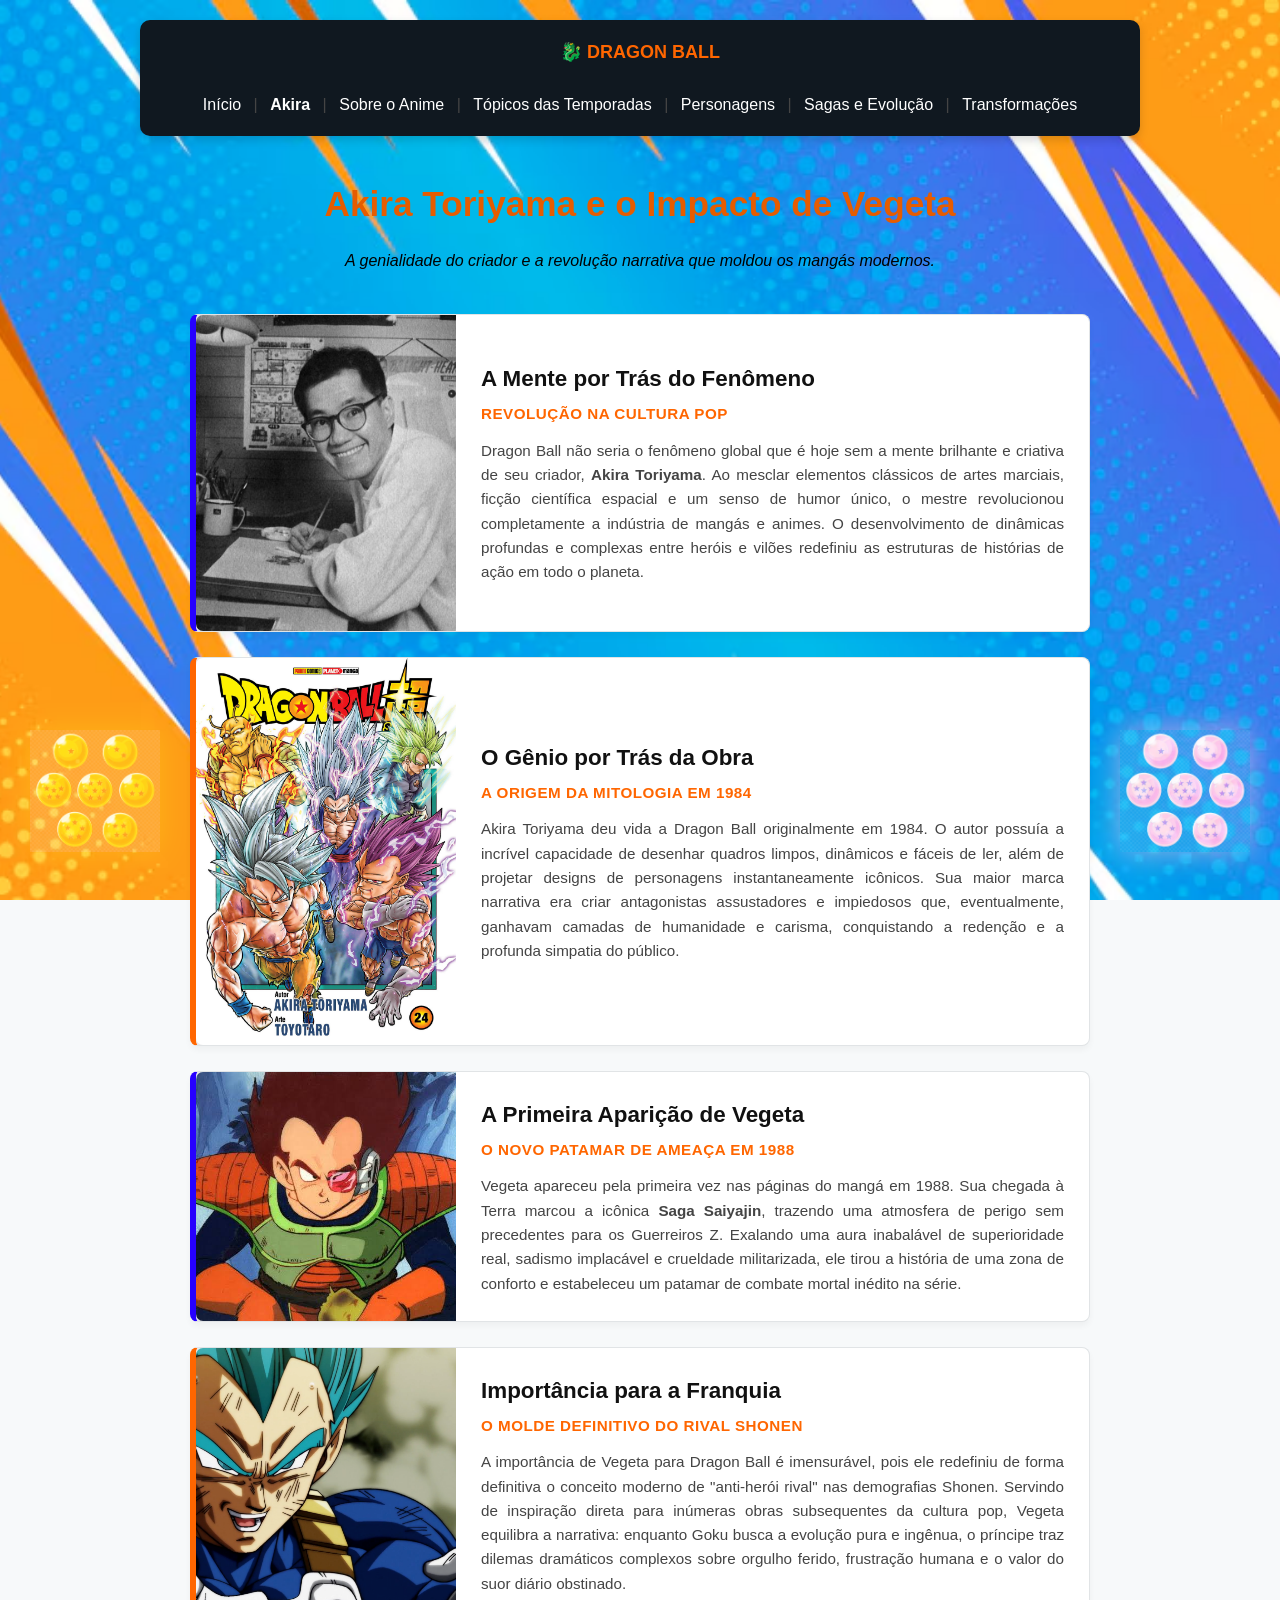
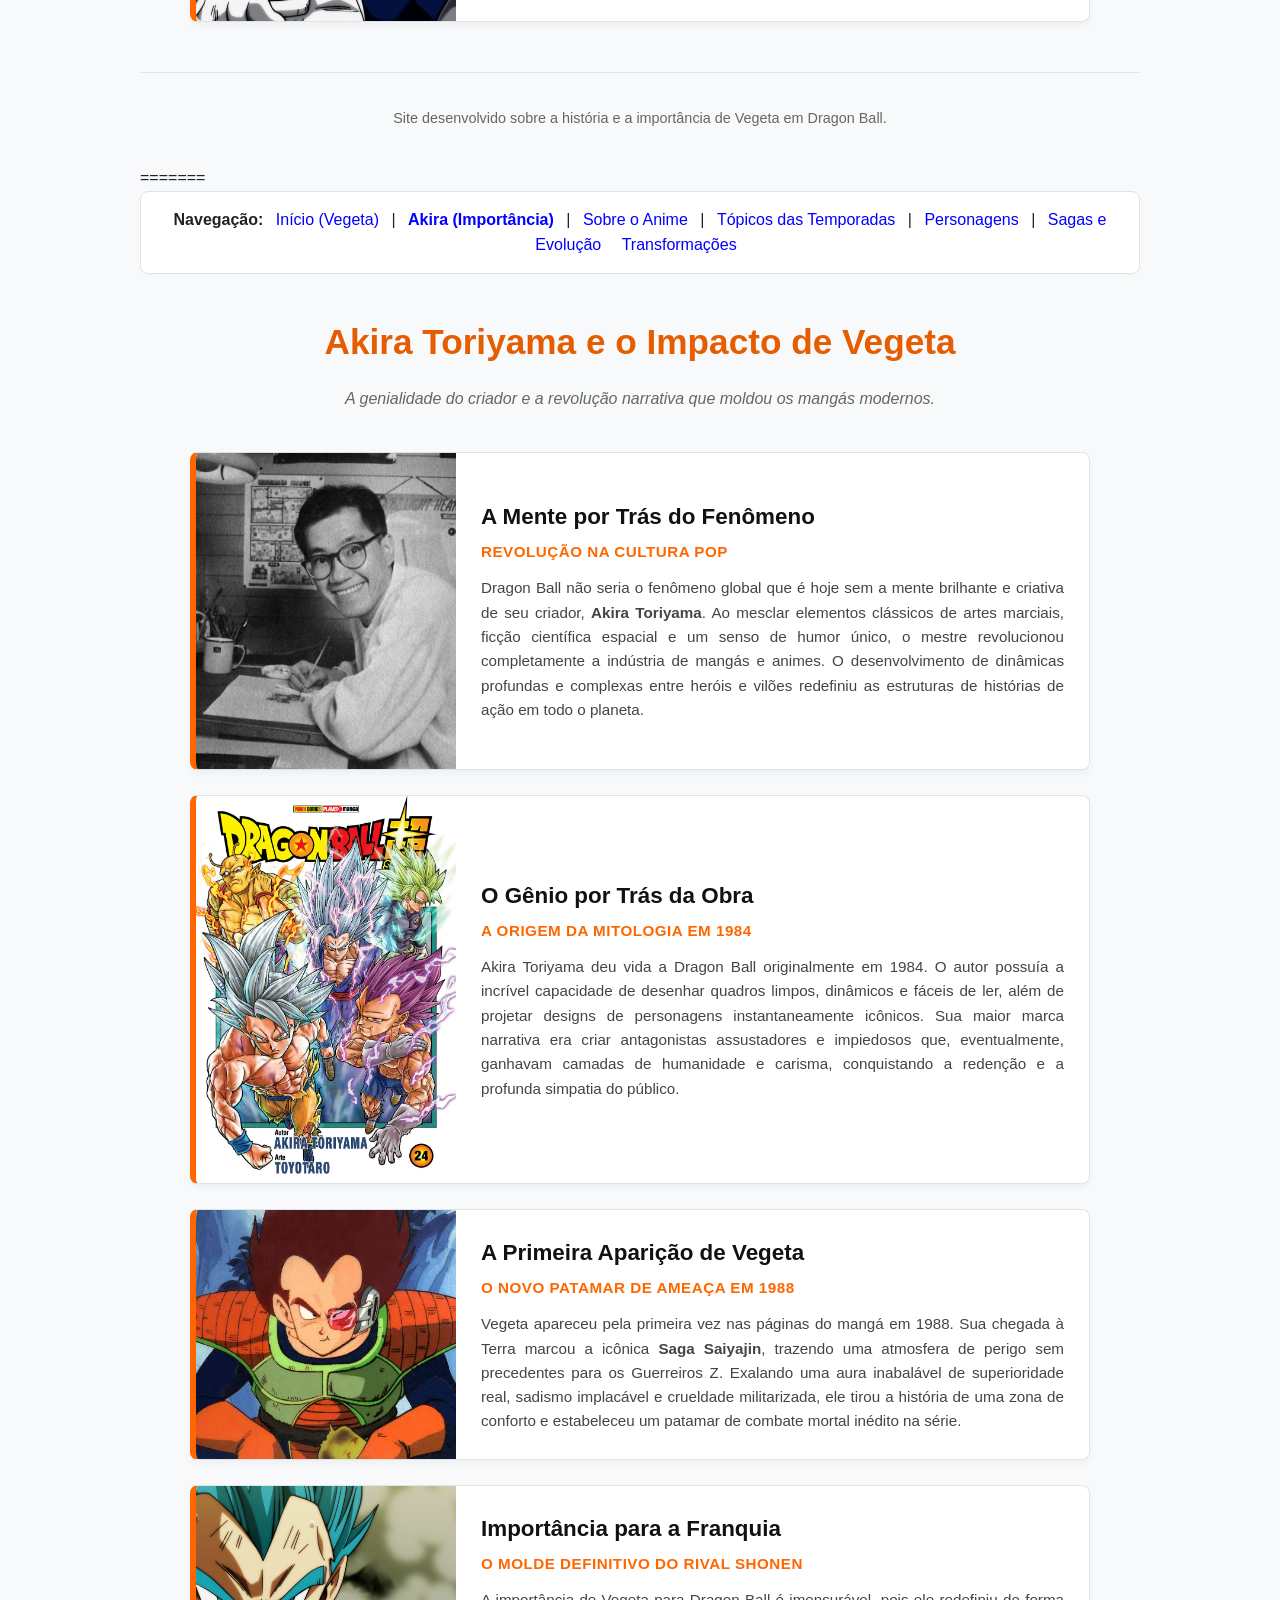
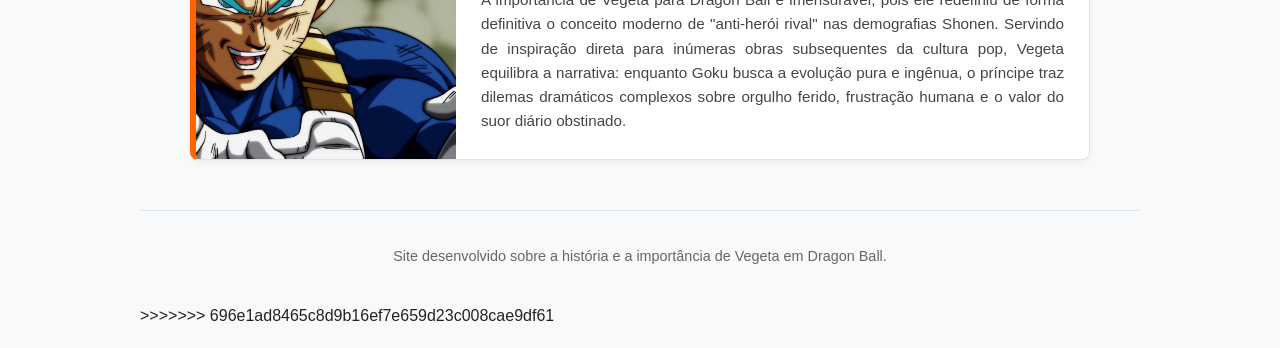
==== akira.html @ 7c9c4411 "feat: padronizacao dos cards, auras no hover e elementos flutuantes" ====
<!DOCTYPE html>
<html lang="pt-br">
<head>
    <meta charset="UTF-8">
    <meta name="viewport" content="width=device-width, initial-scale=1.0">
    <title>Akira Toriyama e o Legado de Vegeta</title>

    <link rel="stylesheet" href="estilo.css">

    <div class="esferas-flutuantes esferas-esquerda">
        <img src="./imagens/esferas.jpg" alt="Esferas do Dragão Esquerda" style="width: 100%; height: auto;">
    </div>
    
    <!-- ESFERAS FLUTUANDO NO LADO DIREITO -->
    <div class="esferas-flutuantes esferas-direita">
        <img src="./imagens/esferas.jpg" alt="Esferas do Dragão Direita" style="width: 100%; height: auto;">
    </div>
    
</head>
<body>

    <!-- MENU DE NAVEGAÇÃO  -->
    <nav style="text-align: center; margin-bottom: 40px; padding: 18px; background-color: #101820; border-radius: 10px; box-shadow: 0 4px 10px rgba(0,0,0,0.15);">

        <b style="color: #ff6600; font-size: 18px;">
            🐉 DRAGON BALL
        </b>
    
        <br><br>
    
        <a href="index.html" style="margin: 0 8px; text-decoration: none; color: white;">
            Início
        </a>
    
        <span style="color: #444;">|</span>
    
        <a href="akira.html" style="margin: 0 8px; text-decoration: none; color: white; font-weight: bold;">
            Akira
        </a>
    
        <span style="color: #444;">|</span>
    
        <a href="pages/Sobre_o_anime.html" style="margin: 0 8px; text-decoration: none; color: white;">
            Sobre o Anime
        </a>
    
        <span style="color: #444;">|</span>
    
        <a href="topicos.html" style="margin: 0 8px; text-decoration: none; color: white;">
            Tópicos das Temporadas
        </a>
    
        <span style="color: #444;">|</span>
    
        <a href="personagens.html" style="margin: 0 8px; text-decoration: none; color: white;">
            Personagens
        </a>
    
        <span style="color: #444;">|</span>
    
        <a href="temporadas.html" style="margin: 0 8px; text-decoration: none; color: white;">
            Sagas e Evolução
        </a>
    
        <span style="color: #444;">|</span>
    
        <a href="transformacoes.html" style="margin: 0 8px; text-decoration: none; color: white;">
            Transformações
        </a>
    
    </nav>
    

    <h1 style="text-align: center; color: #e65c00; font-size: 2.2em; margin-bottom: 5px;">Akira Toriyama e o Impacto de Vegeta</h1>
    <p style="text-align: center; font-style: italic; margin-bottom: 40px; color: #000;">A genialidade do criador e a revolução narrativa que moldou os mangás modernos.</p>

    <!-- CONTAINER DOS CARDS ROBUSTOS -->
    <div class="parallax">
    <div style="max-width: 900px; margin: 0 auto;">

        <!-- VISÃO GERAL -->
        <div style="display: flex; align-items: stretch; background-color: white; border: 1px solid #e1e4e6; border-left: 6px solid #2600ff; border-radius: 8px; margin-bottom: 25px; overflow: hidden; box-shadow: 0 4px 6px rgba(0,0,0,0.04);">
            <div style="width: 260px; min-height: 220px; background-color: #eaeaea; flex-shrink: 0;">
                <img src="./imagens/akira.webp" class="img-card">
            </div>
            <div style="padding: 25px; display: flex; flex-direction: column; justify-content: center;">
                <h3 style="margin: 0 0 5px 0; color: #111; font-size: 1.4em;">A Mente por Trás do Fenômeno</h3>
                <p style="margin: 0; color: #ff6600; font-weight: bold; font-size: 0.95em; text-transform: uppercase; letter-spacing: 0.5px;">Revolução na Cultura Pop</p>
                <p style="margin: 12px 0 0 0; color: #444; font-size: 0.95em; text-align: justify;">
                    Dragon Ball não seria o fenômeno global que é hoje sem a mente brilhante e criativa de seu criador, <strong>Akira Toriyama</strong>. Ao mesclar elementos clássicos de artes marciais, ficção científica espacial e um senso de humor único, o mestre revolucionou completamente a indústria de mangás e animes. O desenvolvimento de dinâmicas profundas e complexas entre heróis e vilões redefiniu as estruturas de histórias de ação em todo o planeta.
                </p>
            </div>
        </div>

        <!-- O GÊNIO POR TRÁS DA OBRA -->
        <div style="display: flex; align-items: stretch; background-color: white; border: 1px solid #e1e4e6; border-left: 6px solid #ff6600; border-radius: 8px; margin-bottom: 25px; overflow: hidden; box-shadow: 0 4px 6px rgba(0,0,0,0.04);">
            <div style="width: 260px; min-height: 220px; background-color: #eaeaea; flex-shrink: 0;">
                <img src="./imagens/dragon_ball.png" class="img-card">
            </div>
            <div style="padding: 25px; display: flex; flex-direction: column; justify-content: center;">
                <h3 style="margin: 0 0 5px 0; color: #111; font-size: 1.4em;">O Gênio por Trás da Obra</h3>
                <p style="margin: 0; color: #ff6600; font-weight: bold; font-size: 0.95em; text-transform: uppercase; letter-spacing: 0.5px;">A Origem da Mitologia em 1984</p>
                <p style="margin: 12px 0 0 0; color: #444; font-size: 0.95em; text-align: justify;">
                    Akira Toriyama deu vida a Dragon Ball originalmente em 1984. O autor possuía a incrível capacidade de desenhar quadros limpos, dinâmicos e fáceis de ler, além de projetar designs de personagens instantaneamente icônicos. Sua maior marca narrativa era criar antagonistas assustadores e impiedosos que, eventualmente, ganhavam camadas de humanidade e carisma, conquistando a redenção e a profunda simpatia do público.
                </p>
            </div>
        </div>

        <!-- A PRIMEIRA APARIÇÃO -->
        <div style="display: flex; align-items: stretch; background-color: white; border: 1px solid #e1e4e6; border-left: 6px solid #2600ff; border-radius: 8px; margin-bottom: 25px; overflow: hidden; box-shadow: 0 4px 6px rgba(0,0,0,0.04);">
            <div style="width: 260px; min-height: 220px; background-color: #eaeaea; flex-shrink: 0;">
                <img src="./imagens/primeira apari.jpg" class="img-card">
            </div>
            <div style="padding: 25px; display: flex; flex-direction: column; justify-content: center;">
                <h3 style="margin: 0 0 5px 0; color: #111; font-size: 1.4em;">A Primeira Aparição de Vegeta</h3>
                <p style="margin: 0; color: #ff6600; font-weight: bold; font-size: 0.95em; text-transform: uppercase; letter-spacing: 0.5px;">O Novo Patamar de Ameaça em 1988</p>
                <p style="margin: 12px 0 0 0; color: #444; font-size: 0.95em; text-align: justify;">
                    Vegeta apareceu pela primeira vez nas páginas do mangá em 1988. Sua chegada à Terra marcou a icônica <strong>Saga Saiyajin</strong>, trazendo uma atmosfera de perigo sem precedentes para os Guerreiros Z. Exalando uma aura inabalável de superioridade real, sadismo implacável e crueldade militarizada, ele tirou a história de uma zona de conforto e estabeleceu um patamar de combate mortal inédito na série.
                </p>
            </div>
        </div>

        <!-- A IMPORTÂNCIA DO PERSONAGEM -->
        <div style="display: flex; align-items: stretch; background-color: white; border: 1px solid #e1e4e6; border-left: 6px solid #ff6600; border-radius: 8px; margin-bottom: 0; overflow: hidden; box-shadow: 0 4px 6px rgba(0,0,0,0.04);">
            <div style="width: 260px; min-height: 220px; background-color: #eaeaea; flex-shrink: 0;">
                <img src="./imagens/importancia vgt.png" class="img-card">
            </div>
            <div style="padding: 25px; display: flex; flex-direction: column; justify-content: center;">
                <h3 style="margin: 0 0 5px 0; color: #111; font-size: 1.4em;">Importância para a Franquia</h3>
                <p style="margin: 0; color: #ff6600; font-weight: bold; font-size: 0.95em; text-transform: uppercase; letter-spacing: 0.5px;">O Molde Definitivo do Rival Shonen</p>
                <p style="margin: 12px 0 0 0; color: #444; font-size: 0.95em; text-align: justify;">
                    A importância de Vegeta para Dragon Ball é imensurável, pois ele redefiniu de forma definitiva o conceito moderno de "anti-herói rival" nas demografias Shonen. Servindo de inspiração direta para inúmeras obras subsequentes da cultura pop, Vegeta equilibra a narrativa: enquanto Goku busca a evolução pura e ingênua, o príncipe traz dilemas dramáticos complexos sobre orgulho ferido, frustração humana e o valor do suor diário obstinado.
                </p>
            </div>
        </div>

    </div>
    </div>

    <footer style="text-align: center; margin-top: 50px; padding: 20px; border-top: 1px solid #e1e4e6; color: #666; font-size: 0.9em;">
        <p>Site desenvolvido sobre a história e a importância de Vegeta em Dragon Ball.</p>
    </footer>

</body>
</html>


=======
<!DOCTYPE html>
<html lang="pt-br">
<head>
    <meta charset="UTF-8">
    <meta name="viewport" content="width=device-width, initial-scale=1.0">
    <title>Akira Toriyama e o Legado de Vegeta</title>
</head>
<body style="font-family: Arial, sans-serif; max-width: 1000px; margin: 0 auto; padding: 20px; line-height: 1.6; background-color: #f7f9fa; color: #222;">

    <!-- MENU DE NAVEGAÇÃO  -->
    <nav style="text-align: center; margin-bottom: 40px; padding: 15px; background-color: #ffffff; border: 1px solid #e1e4e6; border-radius: 8px; box-shadow: 0 2px 4px rgba(0,0,0,0.02);">
        <b>Navegação:</b>
        <a href="index.html" style="margin: 0 8px; text-decoration: none; color: blue;">Início (Vegeta)</a> |
        <a href="akira.html" style="margin: 0 8px; text-decoration: none; color: blue; font-weight: bold;">Akira (Importância)</a> |
        <a href="pages/Sobre_o_anime.html" style="margin: 0 8px; text-decoration: none; color: blue;">Sobre o Anime</a> |
        <a href="topicos.html" style="margin: 0 8px; text-decoration: none; color: blue;">Tópicos das Temporadas</a> |
        <a href="personagens.html" style="margin: 0 8px; text-decoration: none; color: blue;">Personagens</a> |
        <a href="temporadas.html" style="margin: 0 8px; text-decoration: none; color: blue;">Sagas e Evolução</a>
        <a href="transformacoes.html" style="margin: 0 8px; text-decoration: none; color: blue;">Transformações</a>
    </nav>

    <h1 style="text-align: center; color: #e65c00; font-size: 2.2em; margin-bottom: 5px;">Akira Toriyama e o Impacto de Vegeta</h1>
    <p style="text-align: center; font-style: italic; margin-bottom: 40px; color: #666;">A genialidade do criador e a revolução narrativa que moldou os mangás modernos.</p>

    <!-- CONTAINER DOS CARDS ROBUSTOS -->
    <div style="max-width: 900px; margin: 0 auto;">

        <!-- VISÃO GERAL -->
        <div style="display: flex; align-items: stretch; background-color: white; border: 1px solid #e1e4e6; border-left: 6px solid #ff6600; border-radius: 8px; margin-bottom: 25px; overflow: hidden; box-shadow: 0 4px 6px rgba(0,0,0,0.04);">
            <div style="width: 260px; min-height: 220px; background-color: #eaeaea; flex-shrink: 0;">
                <img src="./imagens/akira.webp" alt="Mestre Akira Toriyama" style="width: 100%; height: 100%; object-fit: cover;">
            </div>
            <div style="padding: 25px; display: flex; flex-direction: column; justify-content: center;">
                <h3 style="margin: 0 0 5px 0; color: #111; font-size: 1.4em;">A Mente por Trás do Fenômeno</h3>
                <p style="margin: 0; color: #ff6600; font-weight: bold; font-size: 0.95em; text-transform: uppercase; letter-spacing: 0.5px;">Revolução na Cultura Pop</p>
                <p style="margin: 12px 0 0 0; color: #444; font-size: 0.95em; text-align: justify;">
                    Dragon Ball não seria o fenômeno global que é hoje sem a mente brilhante e criativa de seu criador, <strong>Akira Toriyama</strong>. Ao mesclar elementos clássicos de artes marciais, ficção científica espacial e um senso de humor único, o mestre revolucionou completamente a indústria de mangás e animes. O desenvolvimento de dinâmicas profundas e complexas entre heróis e vilões redefiniu as estruturas de histórias de ação em todo o planeta.
                </p>
            </div>
        </div>

        <!-- O GÊNIO POR TRÁS DA OBRA -->
        <div style="display: flex; align-items: stretch; background-color: white; border: 1px solid #e1e4e6; border-left: 6px solid #ff6600; border-radius: 8px; margin-bottom: 25px; overflow: hidden; box-shadow: 0 4px 6px rgba(0,0,0,0.04);">
            <div style="width: 260px; min-height: 220px; background-color: #eaeaea; flex-shrink: 0;">
                <img src="./imagens/dragon_ball.png" alt="Desenho Dragon Ball" style="width: 100%; height: 100%; object-fit: cover;">
            </div>
            <div style="padding: 25px; display: flex; flex-direction: column; justify-content: center;">
                <h3 style="margin: 0 0 5px 0; color: #111; font-size: 1.4em;">O Gênio por Trás da Obra</h3>
                <p style="margin: 0; color: #ff6600; font-weight: bold; font-size: 0.95em; text-transform: uppercase; letter-spacing: 0.5px;">A Origem da Mitologia em 1984</p>
                <p style="margin: 12px 0 0 0; color: #444; font-size: 0.95em; text-align: justify;">
                    Akira Toriyama deu vida a Dragon Ball originalmente em 1984. O autor possuía a incrível capacidade de desenhar quadros limpos, dinâmicos e fáceis de ler, além de projetar designs de personagens instantaneamente icônicos. Sua maior marca narrativa era criar antagonistas assustadores e impiedosos que, eventualmente, ganhavam camadas de humanidade e carisma, conquistando a redenção e a profunda simpatia do público.
                </p>
            </div>
        </div>

        <!-- A PRIMEIRA APARIÇÃO -->
        <div style="display: flex; align-items: stretch; background-color: white; border: 1px solid #e1e4e6; border-left: 6px solid #ff6600; border-radius: 8px; margin-bottom: 25px; overflow: hidden; box-shadow: 0 4px 6px rgba(0,0,0,0.04);">
            <div style="width: 260px; min-height: 220px; background-color: #eaeaea; flex-shrink: 0;">
                <img src="./imagens/primeira apari.jpg" alt="Primeira Aparição" style="width: 100%; height: 100%; object-fit: cover;">
            </div>
            <div style="padding: 25px; display: flex; flex-direction: column; justify-content: center;">
                <h3 style="margin: 0 0 5px 0; color: #111; font-size: 1.4em;">A Primeira Aparição de Vegeta</h3>
                <p style="margin: 0; color: #ff6600; font-weight: bold; font-size: 0.95em; text-transform: uppercase; letter-spacing: 0.5px;">O Novo Patamar de Ameaça em 1988</p>
                <p style="margin: 12px 0 0 0; color: #444; font-size: 0.95em; text-align: justify;">
                    Vegeta apareceu pela primeira vez nas páginas do mangá em 1988. Sua chegada à Terra marcou a icônica <strong>Saga Saiyajin</strong>, trazendo uma atmosfera de perigo sem precedentes para os Guerreiros Z. Exalando uma aura inabalável de superioridade real, sadismo implacável e crueldade militarizada, ele tirou a história de uma zona de conforto e estabeleceu um patamar de combate mortal inédito na série.
                </p>
            </div>
        </div>

        <!-- A IMPORTÂNCIA DO PERSONAGEM -->
        <div style="display: flex; align-items: stretch; background-color: white; border: 1px solid #e1e4e6; border-left: 6px solid #ff6600; border-radius: 8px; margin-bottom: 0; overflow: hidden; box-shadow: 0 4px 6px rgba(0,0,0,0.04);">
            <div style="width: 260px; min-height: 220px; background-color: #eaeaea; flex-shrink: 0;">
                <img src="./imagens/importancia vgt.png" alt="Vegeta Legado" style="width: 100%; height: 100%; object-fit: cover;">
            </div>
            <div style="padding: 25px; display: flex; flex-direction: column; justify-content: center;">
                <h3 style="margin: 0 0 5px 0; color: #111; font-size: 1.4em;">Importância para a Franquia</h3>
                <p style="margin: 0; color: #ff6600; font-weight: bold; font-size: 0.95em; text-transform: uppercase; letter-spacing: 0.5px;">O Molde Definitivo do Rival Shonen</p>
                <p style="margin: 12px 0 0 0; color: #444; font-size: 0.95em; text-align: justify;">
                    A importância de Vegeta para Dragon Ball é imensurável, pois ele redefiniu de forma definitiva o conceito moderno de "anti-herói rival" nas demografias Shonen. Servindo de inspiração direta para inúmeras obras subsequentes da cultura pop, Vegeta equilibra a narrativa: enquanto Goku busca a evolução pura e ingênua, o príncipe traz dilemas dramáticos complexos sobre orgulho ferido, frustração humana e o valor do suor diário obstinado.
                </p>
            </div>
        </div>

    </div>

    <footer style="text-align: center; margin-top: 50px; padding: 20px; border-top: 1px solid #e1e4e6; color: #666; font-size: 0.9em;">
        <p>Site desenvolvido sobre a história e a importância de Vegeta em Dragon Ball.</p>
    </footer>

</body>
</html>


>>>>>>> 696e1ad8465c8d9b16ef7e659d23c008cae9df61
---- estilo.css ----
/* ==========================================
   1. CONFIGURAÇÃO DO DESIGN GLOBAL COM PARALLAX
   ========================================== */
   body {
    /* Força a imagem a cobrir a tela e ficar FIXA enquanto o site rola */
    background-image: url("imagens/fundoparallax.avif"); 
    background-attachment: fixed !important;
    background-position: center center !important;
    background-repeat: no-repeat !important;
    background-size: cover !important;
    
    font-family: Arial, sans-serif;
    max-width: 1000px;
    margin: 0 auto;
    padding: 20px;
    line-height: 1.6;
    color: #222;
  }
  
  /* Correção do menu de navegação (hover destacado) */
  nav a {
    transition: color 0.2s ease-in-out;
  }
  nav a:hover {
    color: #0044cc !important; 
    text-decoration: underline !important; 
  }
  
  /* ==========================================
     2. PADRONIZAÇÃO DOS CARDS DE CONTEÚDO (FORMATO VERTICAL)
     ========================================== */
  
  /* Formato de 'Card de Personagem' (Alto e Elegante) */
  .container-img-card {
    width: 180px !important;  
    height: 260px !important; 
    flex-shrink: 0;           
    background-color: #222;   /* Fundo escuro caso a imagem demore a carregar */
    overflow: hidden;         
    position: relative;       /* Necessário para conter o raio em zigue-zague */
  }
  
  /* Preenchimento perfeito e efeito profissional de zoom */
  .img-card {
    width: 100% !important;   
    height: 100% !important;  
    object-fit: cover;        /* Preenche tudo sem deixar bordas ou faixas cinzas */
    border-top-left-radius: 7px;
    border-bottom-left-radius: 7px;
    transition: transform 0.4s cubic-bezier(0.25, 1, 0.5, 1);
  }
  
  /* Efeito dinâmico ao passar o mouse no card */
  .container-img-card:hover .img-card {
    transform: scale(1.06); 
  }
  
  /* Garante o enquadramento perfeito focando no rosto/cabelo do Vegeta */
  .foco-topo {
    object-position: center top !important;
  }
  .foco-base {
    object-position: center bottom !important;
  }
  
  /* ==========================================
     3. ANIMAÇÕES DE AURA COM TRANSPARÊNCIA E ESTALOS
     ========================================== */
  
  /* Deixa o fundo dos cards levemente translúcido para o parallax aparecer atrás deles */
  .aura-ssj, .aura-blue, .aura-ego, .aura-vermelha {
    background-color: rgba(255, 255, 255, 0.94) !important;
    backdrop-filter: blur(5px); /* Efeito vidro fosco */
    transition: filter 0.2s ease-in-out;
  }
  
  /* ---------- 1. AURA DOURADA COM ESTALOS ELÉTRICOS (SSJ2 / GRAUS) ---------- */
  @keyframes auraDourada {
    0%, 100% { filter: drop-shadow(0 0 5px rgba(255, 215, 0, 0.5)); }
    20% { filter: drop-shadow(0 0 28px rgba(255, 215, 0, 1)) drop-shadow(0 0 8px rgba(255,255,255,0.9)); }
    23% { filter: drop-shadow(0 0 12px rgba(255, 140, 0, 0.6)); } /* Micro-estalo/queda rápida de Ki */
    25% { filter: drop-shadow(0 0 35px rgba(255, 215, 0, 1)) drop-shadow(0 0 40px rgba(255, 140, 0, 0.8)); }
    60% { filter: drop-shadow(0 0 30px rgba(255, 215, 0, 1)); }
    62% { filter: drop-shadow(0 0 6px rgba(255, 255, 255, 0.4)); } /* Outro estalo elétrico */
  }
  .aura-ssj { border-left: 6px solid #ffd700 !important; }
  .aura-ssj:hover { animation: auraDourada 1.2s infinite linear; }
  .aura-ssj:hover .container-img-card, .aura-ssj:hover h3 { animation: auraDourada 1.2s infinite linear; }
  
  /* ---------- 2. AURA AZUL COM ESTALOS ELÉTRICOS (BLUE / GOD) ---------- */
  @keyframes auraAzul {
    0%, 100% { filter: drop-shadow(0 0 5px rgba(0, 191, 255, 0.5)); }
    20% { filter: drop-shadow(0 0 28px rgba(0, 162, 255, 1)) drop-shadow(0 0 8px rgba(255,255,255,0.9)); }
    23% { filter: drop-shadow(0 0 12px rgba(0, 0, 255, 0.6)); } 
    25% { filter: drop-shadow(0 0 35px rgba(0, 191, 255, 1)) drop-shadow(0 0 40px rgba(0, 0, 255, 0.7)); }
    60% { filter: drop-shadow(0 0 30px rgba(0, 162, 255, 1)); }
    62% { filter: drop-shadow(0 0 6px rgba(255, 255, 255, 0.5)); } 
  }
  .aura-blue { border-left: 6px solid #00a2ff !important; }
  .aura-blue:hover { animation: auraAzul 1.2s infinite linear; }
  .aura-blue:hover .container-img-card, .aura-blue:hover h3 { animation: auraAzul 1.2s infinite linear; }
  
  /* ---------- 3. AURA ROXA COM ESTALOS ELÉTRICOS (EGO SUPERIOR) ---------- */
  @keyframes auraRoxa {
    0%, 100% { filter: drop-shadow(0 0 5px rgba(186, 85, 211, 0.5)); }
    20% { filter: drop-shadow(0 0 28px rgba(140, 0, 255, 1)) drop-shadow(0 0 8px rgba(255,255,255,0.9)); }
    23% { filter: drop-shadow(0 0 12px rgba(75, 0, 130, 0.6)); } 
    25% { filter: drop-shadow(0 0 35px rgba(140, 0, 255, 1)) drop-shadow(0 0 40px rgba(75, 0, 130, 0.8)); }
    60% { filter: drop-shadow(0 0 30px rgba(140, 0, 255, 1)); }
    62% { filter: drop-shadow(0 0 6px rgba(255, 255, 255, 0.4)); } 
  }
  .aura-ego { border-left: 6px solid #8c00ff !important; }
  .aura-ego:hover { animation: auraRoxa 1.2s infinite linear; }
  .aura-ego:hover .container-img-card, .aura-ego:hover h3 { animation: auraRoxa 1.2s infinite linear; }
  
  /* ---------- 4. AURA VERMELHA COM ESTALOS ELÉTRICOS (SSJ4 / OOZARU) ---------- */
  @keyframes auraVermelha {
    0%, 100% { filter: drop-shadow(0 0 5px rgba(255, 0, 0, 0.4)); }
    20% { filter: drop-shadow(0 0 28px rgba(255, 0, 0, 1)) drop-shadow(0 0 8px rgba(255,255,255,0.9)); }
    23% { filter: drop-shadow(0 0 12px rgba(139, 0, 0, 0.6)); } 
    25% { filter: drop-shadow(0 0 35px rgba(255, 0, 0, 1)) drop-shadow(0 0 40px rgba(139, 0, 0, 0.8)); }
    60% { filter: drop-shadow(0 0 30px rgba(255, 0, 0, 1)); }
    62% { filter: drop-shadow(0 0 6px rgba(255, 255, 255, 0.4)); } 
  }
  .aura-vermelha { border-left: 6px solid #ff0000 !important; }
  .aura-vermelha:hover { animation: auraVermelha 1.2s infinite linear; }
  .aura-vermelha:hover .container-img-card, .aura-vermelha:hover h3 { animation: auraVermelha 1.2s infinite linear; }
  
  /* ==========================================
     4. EFEITO DE RAIO EM ZIGUE-ZAGUE COM CSS PURO
     ========================================== */
  @keyframes choqueZigueZague {
    0%, 100% { transform: scaleX(1) translateX(0); opacity: 0; }
    20% { transform: scaleX(1.5) translateX(-20px) skewX(-10deg); opacity: 1; }
    23% { transform: scaleX(0.5) translateX(30px); opacity: 0.2; } /* Micro-estalo */
    25% { transform: scaleX(2) translateX(-10px) skewX(15deg); opacity: 1; } /* Pico de energia */
    60% { transform: scaleX(1.2) translateX(15px); opacity: 0.8; }
    62% { transform: scaleX(0.3) translateX(-5px); opacity: 0.1; } /* Segundo estalo */
  }
  
  .raio-eletrico-css {
    position: absolute;
    top: 0;
    left: 0;
    width: 100%;
    height: 100%;
    pointer-events: none;
    z-index: 10;
    /* O segredo do zigue-zague: o alto contraste junta as linhas borradas em faíscas */
    filter: blur(1px) contrast(20) brightness(1.5); 
    opacity: 0; /* Escondido por padrão */
    overflow: hidden;
  }
  
  .raio-eletrico-css::before {
    content: "";
    position: absolute;
    top: -20%;
    left: 35%;
    width: 8px;
    height: 140%;
    /* Cria o efeito quebrado e serrilhado elétrico */
    background: repeating-linear-gradient(
      45deg,
      transparent,
      transparent 10px,
      #ffffff 10px,
      #ffd700 15px,
      transparent 15px,
      transparent 25px
    );
    box-shadow: 0 0 10px #ffd700, 0 0 20px #ffaa00;
  }
  
  /* ATIVADOR UNIFICADO: Ativa o zigue-zague ao passar o mouse em QUALQUER card com aura */
  .aura-ssj:hover .raio-eletrico-css,
  .aura-blue:hover .raio-eletrico-css,
  .aura-ego:hover .raio-eletrico-css,
  .aura-vermelha:hover .raio-eletrico-css {
    opacity: 1;
    animation: choqueZigueZague 0.6s infinite linear;
  }
  /* ==========================================
   EFEITO DE ESFERAS DO DRAGÃO FLUTUANDO (AMBOS OS LADOS)
   ========================================== */

/* Animação suave de subida e descida */
@keyframes flutuarSuave {
  0% { transform: translateY(0); }
  50% { transform: translateY(-20px); } /* Sobe 20px no ápice */
  100% { transform: translateY(0); }
}

/* Configuração base para as esferas */
.esferas-flutuantes {
  position: fixed;
  bottom: 40px; /* Distância do fundo da página */
  width: 130px; /* Tamanho do bloco das esferas */
  height: auto;
  z-index: 1000; /* Fica acima do conteúdo */
  pointer-events: none; /* Permite clicar no conteúdo por trás */
  
  /* REMOVE O FUNDO PRETO XADREZ DA IMAGEM E DEIXA SÓ AS ESFERAS */
  mix-blend-mode: screen; 
  
  /* Sombra brilhante neon para dar destaque */
  filter: drop-shadow(0 0 15px rgba(255, 102, 0, 0.6)); 
}

/* Lado Esquerdo */
.esferas-esquerda {
  left: 30px;
  animation: flutuarSuave 3.5s infinite ease-in-out;
}

/* Lado Direito */
.esferas-direita {
  right: 30px;
  /* Tempo de 4 segundos para os dois lados flutuarem em ritmos diferentes (mais realista) */
  animation: flutuarSuave 4s infinite ease-in-out;
}
/* ==========================================
   ELEMENTOS FLUTUANTES CORRIGIDOS (SEM FUNDO)
   ========================================== */

/* Animação mística e suave de flutuar */
@keyframes flutuarSuave {
  0% { transform: translateY(0); }
  50% { transform: translateY(-20px); }
  100% { transform: translateY(0); }
}

/* DRAGÃO DA ESQUERDA (Fundo Branco Removido com Multiply) */
.lado-shenlong {
  position: fixed;
  bottom: 40px; 
  left: 20px;
  width: 130px; 
  height: auto;
  z-index: 1000;
  pointer-events: none; 
  
  /* CORREÇÃO AQUI: Apaga perfeitamente o quadrado branco da imagem */
  mix-blend-mode: multiply; 
  
  animation: flutuarSuave 4.5s infinite ease-in-out;
}

/* DRAGÃO DA DIREITA (Fundo Xadrez Falso Tratado) */
.lado-esferas {
  position: fixed;
  bottom: 40px; 
  right: 20px;
  width: 130px; 
  height: auto;
  z-index: 1000;
  pointer-events: none; 
  
  /* CORREÇÃO AQUI: Remove o xadrez claro e dá um brilho dourado neon */
  mix-blend-mode: color-dodge; 
  filter: drop-shadow(0 0 10px rgba(255, 166, 0, 0.8)) brightness(1.2);
  
  animation: flutuarSuave 3.5s infinite ease-in-out;
}
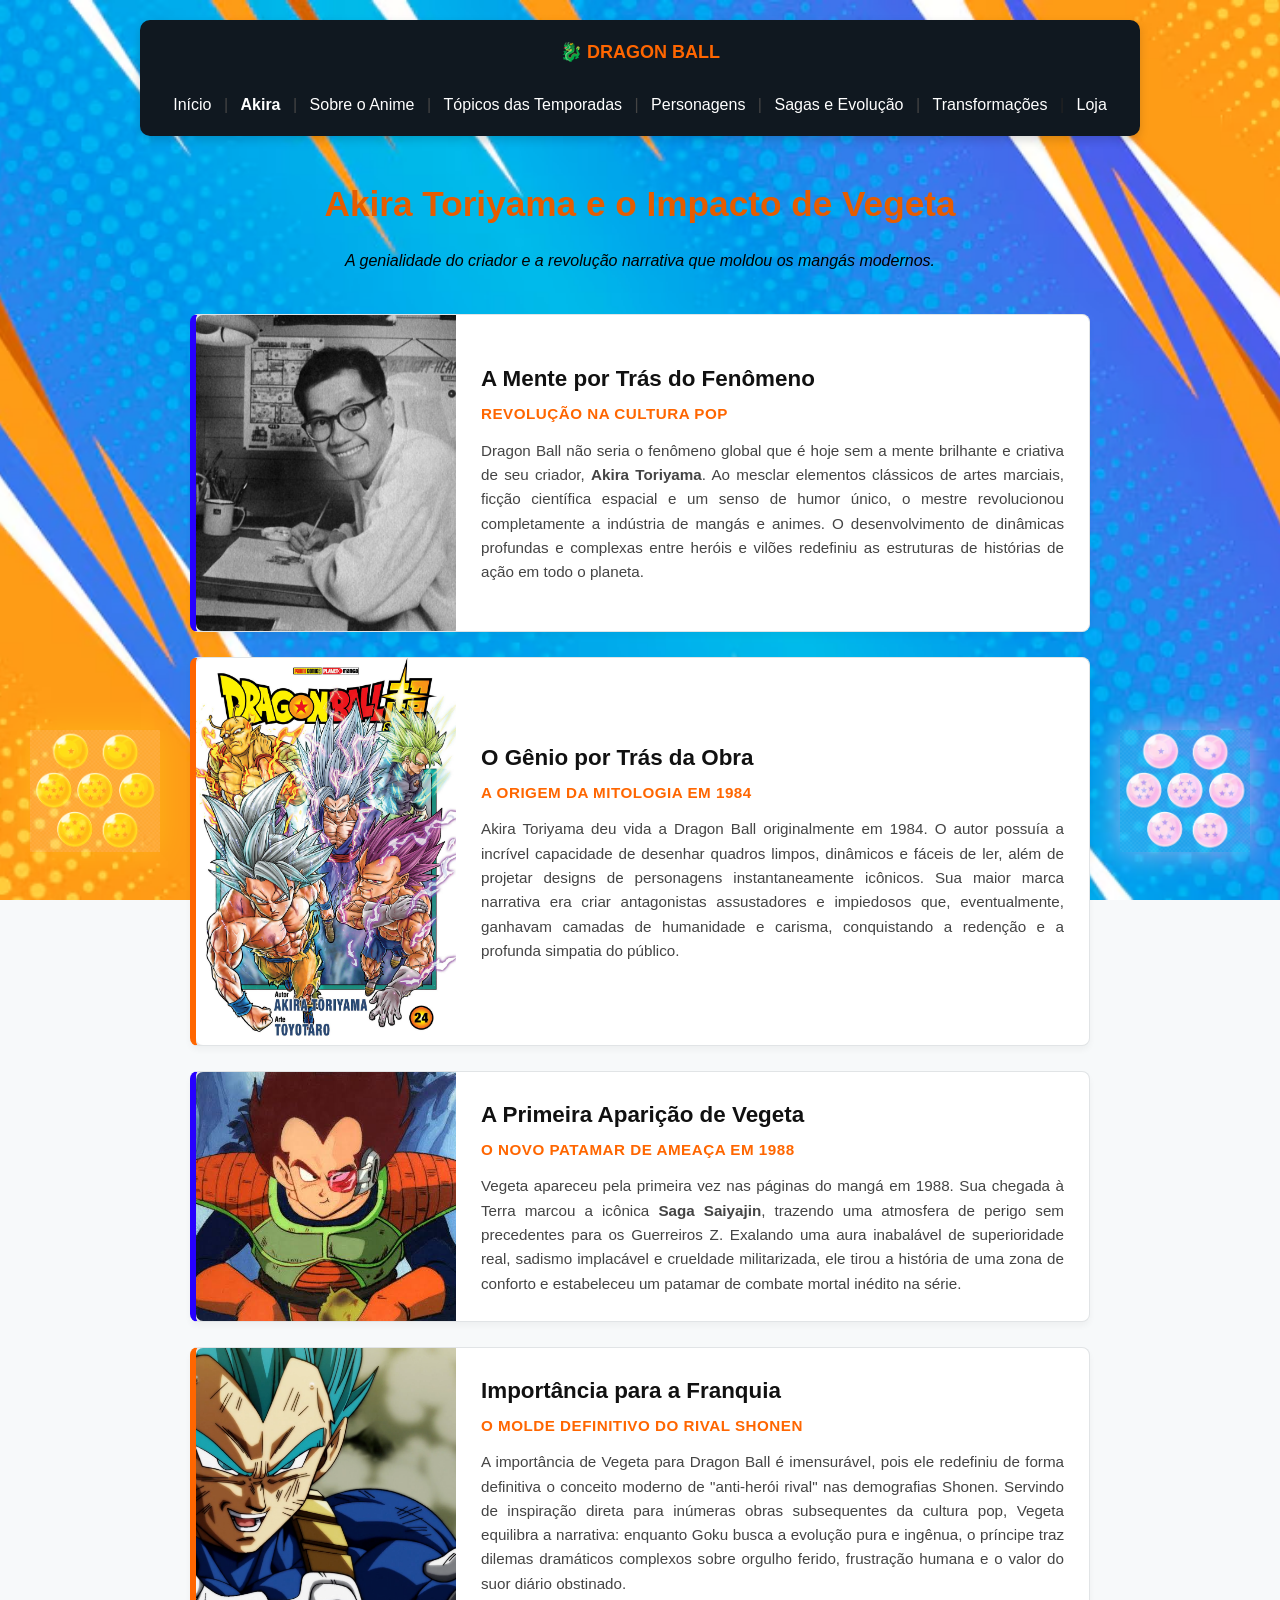
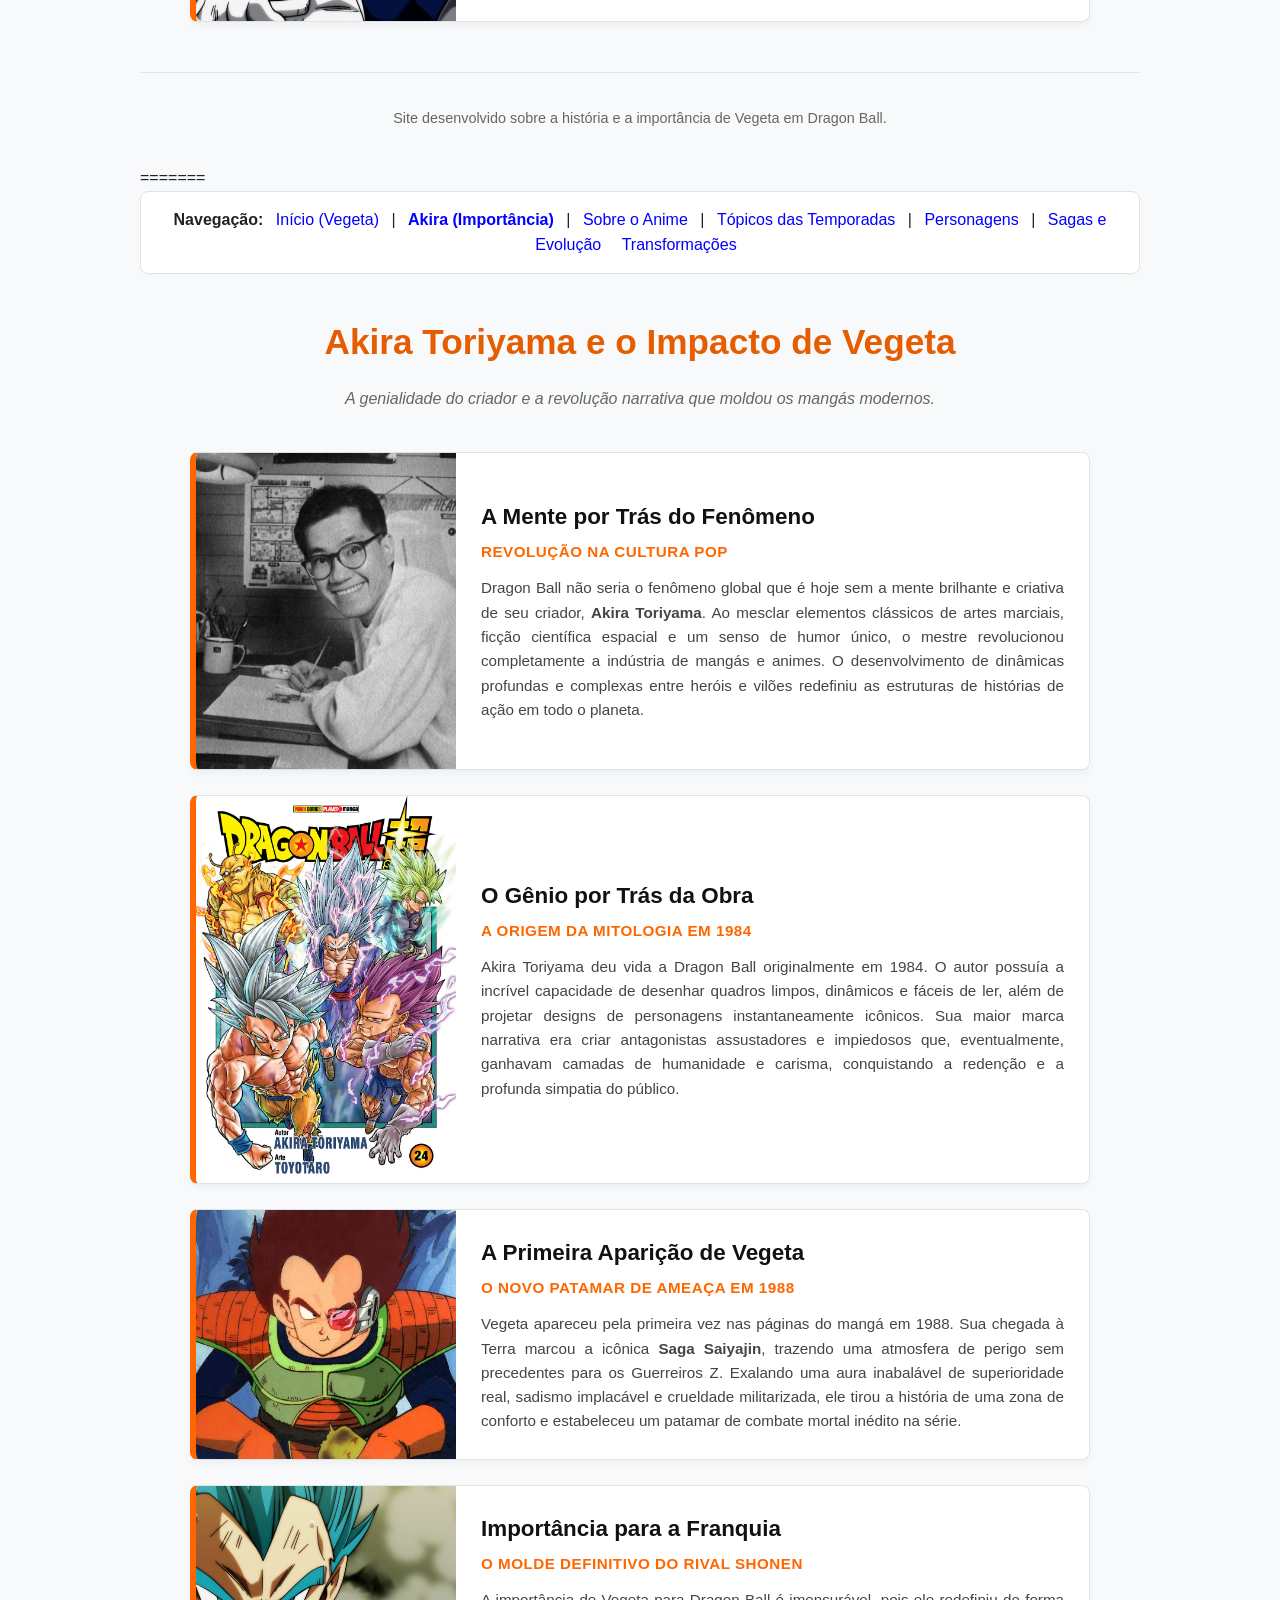
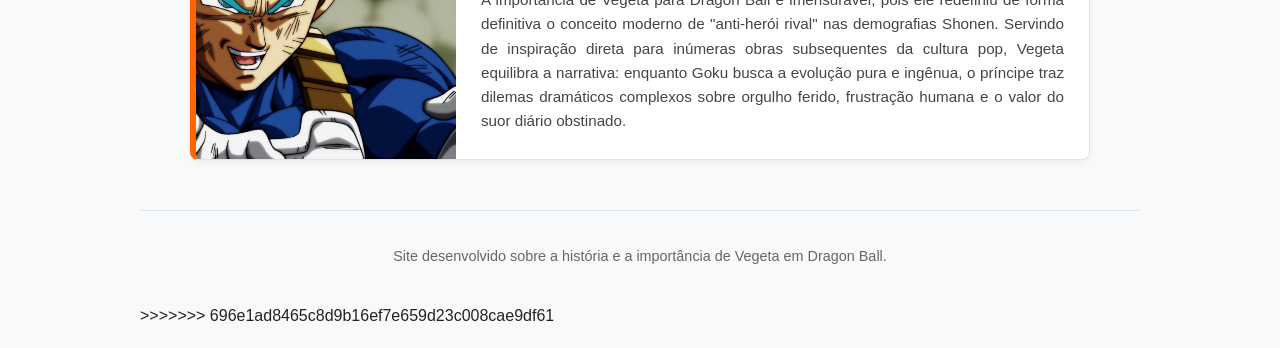
==== commit ef6783a8: "Inclui Loja no menu e corrige link Sobre o Anime" ====
--- a/akira.html
+++ b/akira.html
@@ -41,7 +41,7 @@
     
         <span style="color: #444;">|</span>
     
-        <a href="pages/Sobre_o_anime.html" style="margin: 0 8px; text-decoration: none; color: white;">
+        <a href="pages/sobre_o_anime.html" style="margin: 0 8px; text-decoration: none; color: white;">
             Sobre o Anime
         </a>
     
@@ -69,7 +69,11 @@
             Transformações
         </a>
     
-    </nav>
+    
+        |
+
+        <a href="loja.html" style="margin: 0 8px; text-decoration: none; color: white;">Loja</a>
+</nav>
     
 
     <h1 style="text-align: center; color: #e65c00; font-size: 2.2em; margin-bottom: 5px;">Akira Toriyama e o Impacto de Vegeta</h1>
@@ -161,7 +165,7 @@
         <b>Navegação:</b>
         <a href="index.html" style="margin: 0 8px; text-decoration: none; color: blue;">Início (Vegeta)</a> |
         <a href="akira.html" style="margin: 0 8px; text-decoration: none; color: blue; font-weight: bold;">Akira (Importância)</a> |
-        <a href="pages/Sobre_o_anime.html" style="margin: 0 8px; text-decoration: none; color: blue;">Sobre o Anime</a> |
+        <a href="pages/sobre_o_anime.html" style="margin: 0 8px; text-decoration: none; color: blue;">Sobre o Anime</a> |
         <a href="topicos.html" style="margin: 0 8px; text-decoration: none; color: blue;">Tópicos das Temporadas</a> |
         <a href="personagens.html" style="margin: 0 8px; text-decoration: none; color: blue;">Personagens</a> |
         <a href="temporadas.html" style="margin: 0 8px; text-decoration: none; color: blue;">Sagas e Evolução</a>
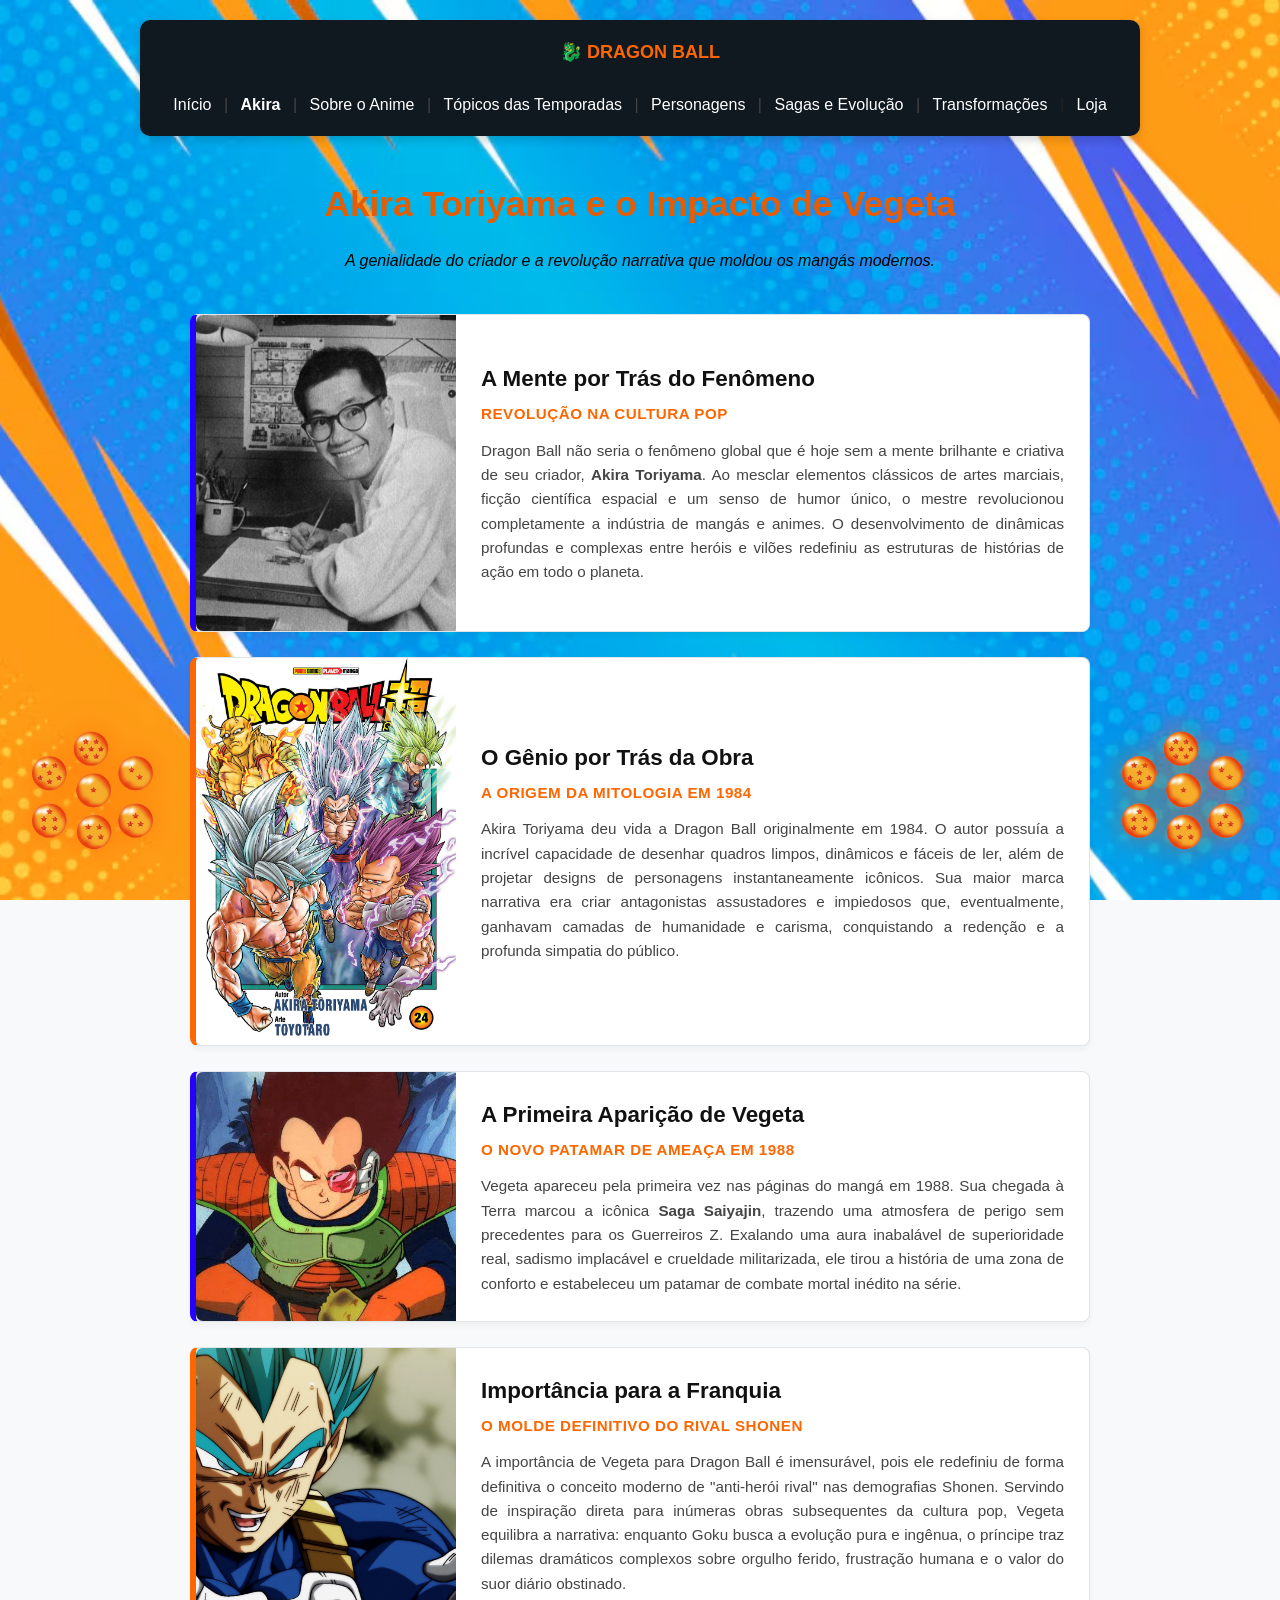
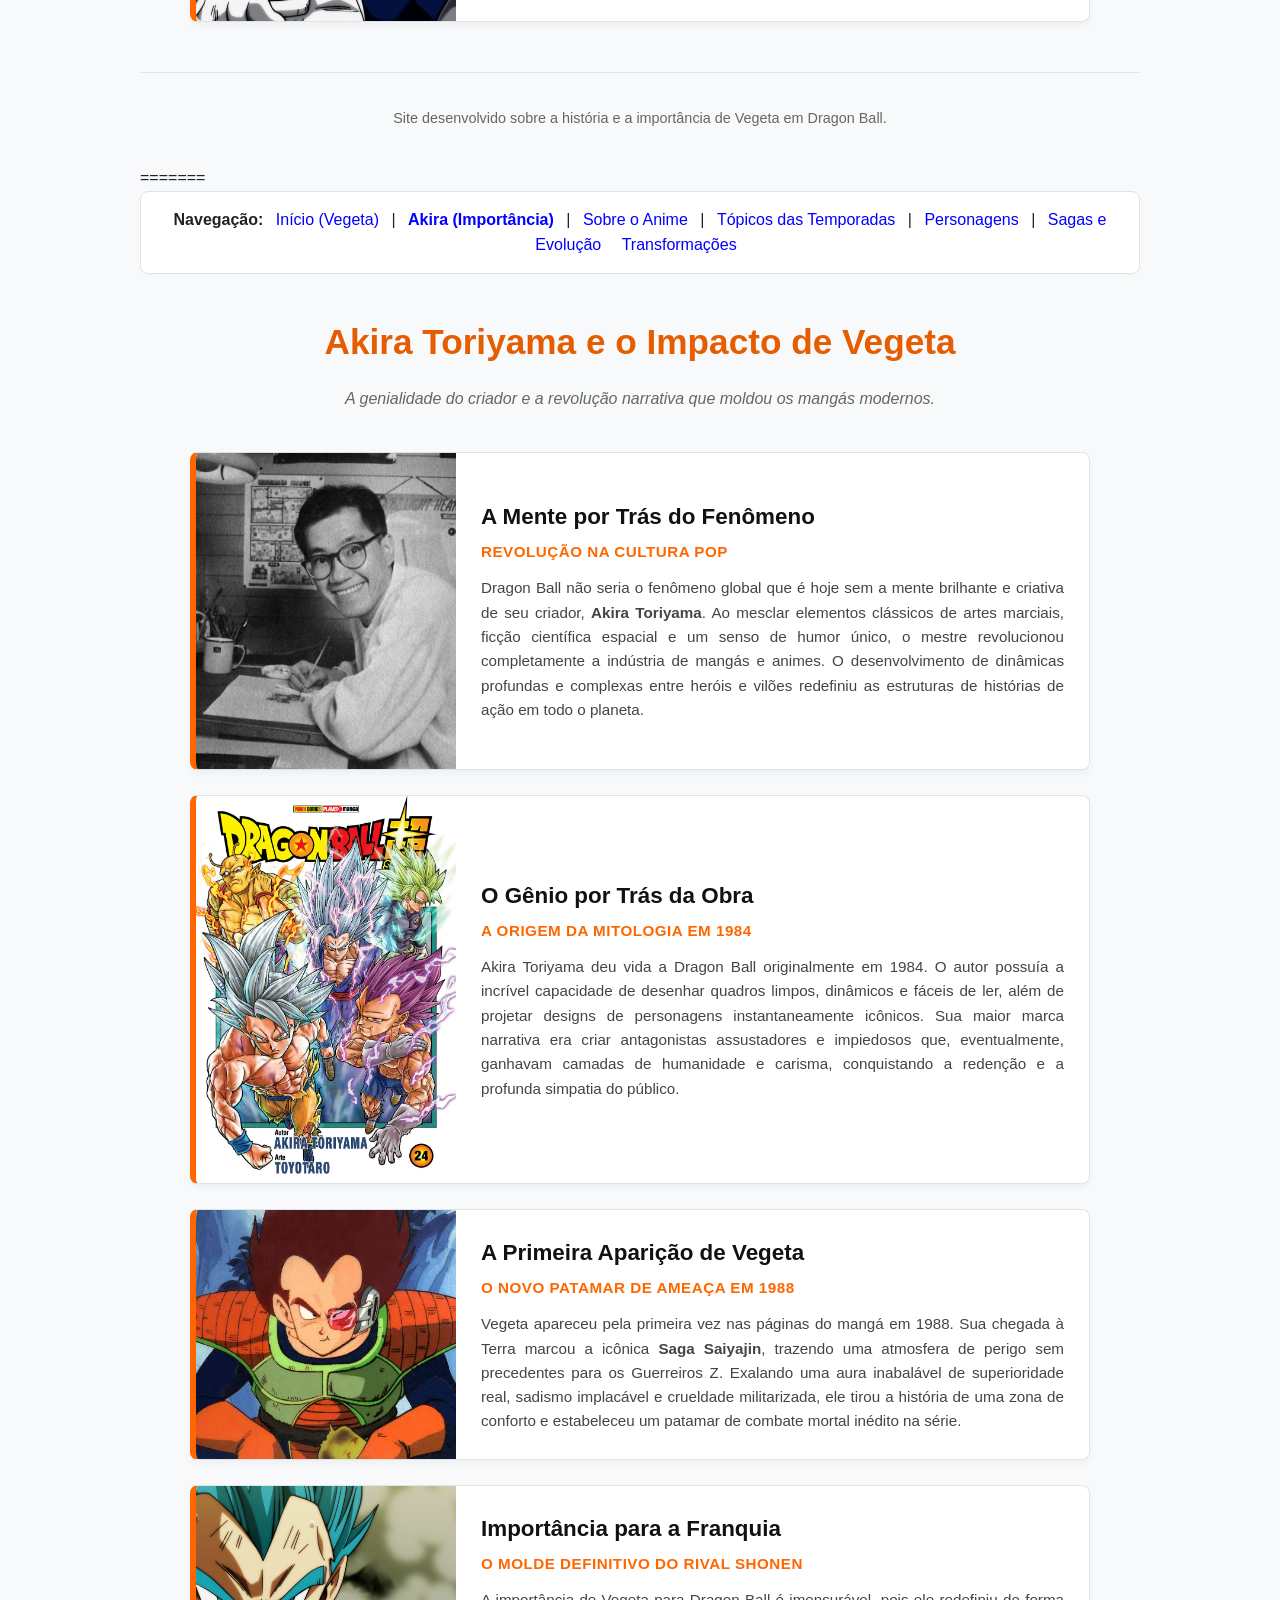
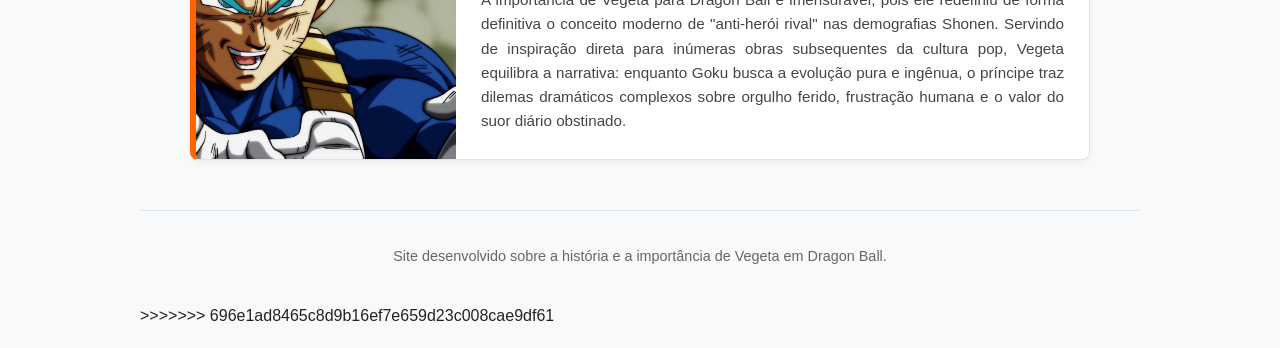
==== commit 5c410aba: "Atualizacao do projeto Dragon Ball" ====
--- a/akira.html
+++ b/akira.html
@@ -9,12 +9,12 @@
     <link rel="stylesheet" href="estilo.css">
 
     <div class="esferas-flutuantes esferas-esquerda">
-        <img src="./imagens/esferas.jpg" alt="Esferas do Dragão Esquerda" style="width: 100%; height: auto;">
+        <img src="./imagens/eee.png" alt="Esferas do Dragão Esquerda" style="width: 100%; height: auto;">
     </div>
     
     <!-- ESFERAS FLUTUANDO NO LADO DIREITO -->
     <div class="esferas-flutuantes esferas-direita">
-        <img src="./imagens/esferas.jpg" alt="Esferas do Dragão Direita" style="width: 100%; height: auto;">
+        <img src="./imagens/eee.png" alt="Esferas do Dragão Direita" style="width: 100%; height: auto;">
     </div>
     
 </head>
--- a/estilo.css
+++ b/estilo.css
@@ -199,10 +199,7 @@
   height: auto;
   z-index: 1000; /* Fica acima do conteúdo */
   pointer-events: none; /* Permite clicar no conteúdo por trás */
-  
-  /* REMOVE O FUNDO PRETO XADREZ DA IMAGEM E DEIXA SÓ AS ESFERAS */
-  mix-blend-mode: screen; 
-  
+
   /* Sombra brilhante neon para dar destaque */
   filter: drop-shadow(0 0 15px rgba(255, 102, 0, 0.6)); 
 }
@@ -240,29 +237,10 @@
   z-index: 1000;
   pointer-events: none; 
   
-  /* CORREÇÃO AQUI: Apaga perfeitamente o quadrado branco da imagem */
-  mix-blend-mode: multiply; 
-  
+
   animation: flutuarSuave 4.5s infinite ease-in-out;
 }
 
-/* DRAGÃO DA DIREITA (Fundo Xadrez Falso Tratado) */
-.lado-esferas {
-  position: fixed;
-  bottom: 40px; 
-  right: 20px;
-  width: 130px; 
-  height: auto;
-  z-index: 1000;
-  pointer-events: none; 
-  
-  /* CORREÇÃO AQUI: Remove o xadrez claro e dá um brilho dourado neon */
-  mix-blend-mode: color-dodge; 
-  filter: drop-shadow(0 0 10px rgba(255, 166, 0, 0.8)) brightness(1.2);
-  
-  animation: flutuarSuave 3.5s infinite ease-in-out;
-}
-
 
   
   
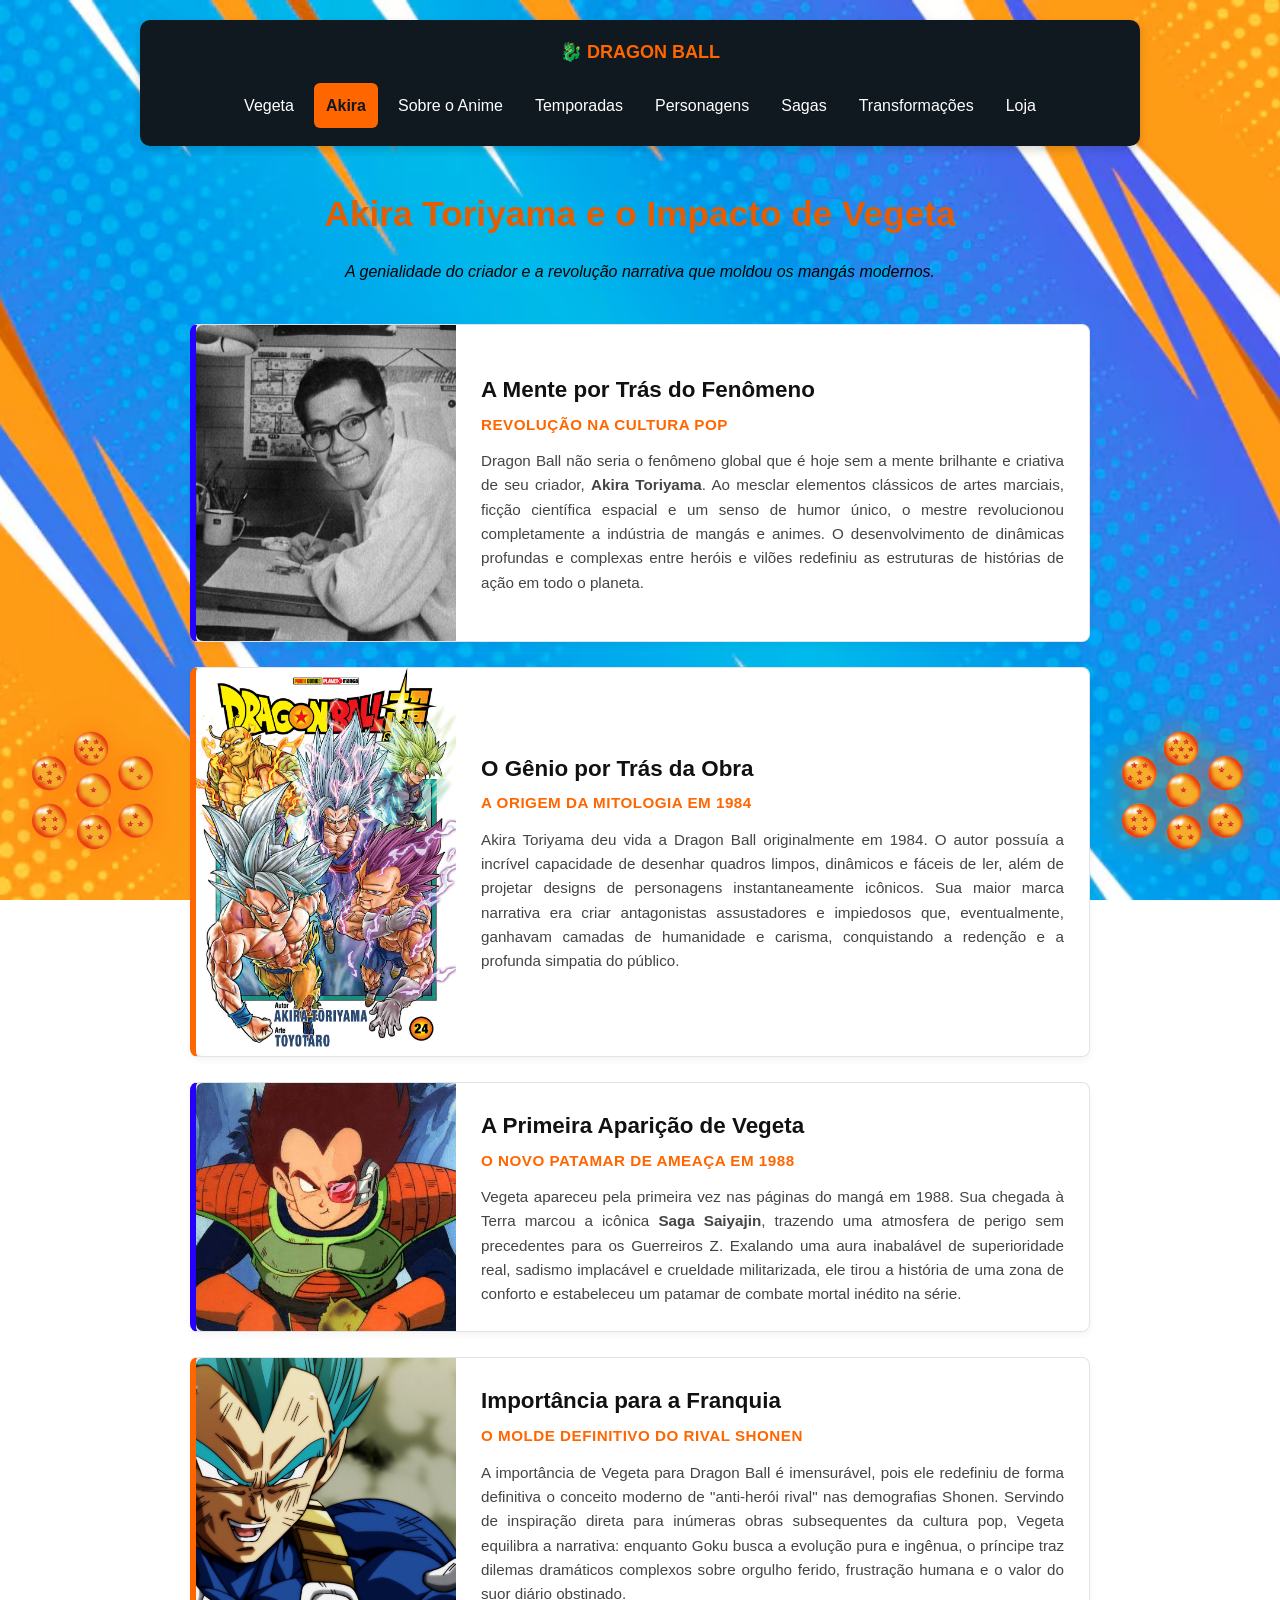
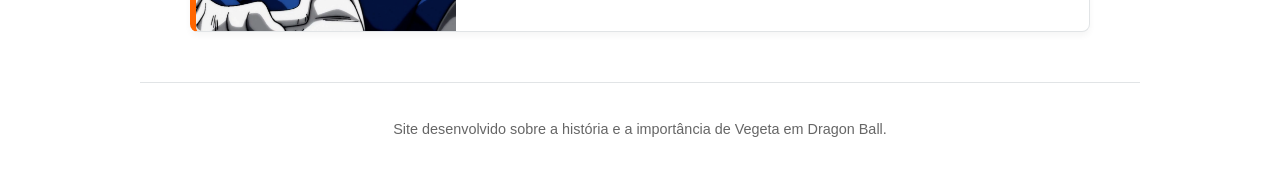
==== commit 356cac96: "Adapta portal Dragon Ball para celular e corrige marcação de imagens" ====
--- a/akira.html
+++ b/akira.html
@@ -21,58 +21,18 @@
 <body>
 
     <!-- MENU DE NAVEGAÇÃO  -->
-    <nav style="text-align: center; margin-bottom: 40px; padding: 18px; background-color: #101820; border-radius: 10px; box-shadow: 0 4px 10px rgba(0,0,0,0.15);">
-
-        <b style="color: #ff6600; font-size: 18px;">
-            🐉 DRAGON BALL
-        </b>
-    
-        <br><br>
-    
-        <a href="index.html" style="margin: 0 8px; text-decoration: none; color: white;">
-            Início
-        </a>
-    
-        <span style="color: #444;">|</span>
-    
-        <a href="akira.html" style="margin: 0 8px; text-decoration: none; color: white; font-weight: bold;">
-            Akira
-        </a>
-    
-        <span style="color: #444;">|</span>
-    
-        <a href="pages/sobre_o_anime.html" style="margin: 0 8px; text-decoration: none; color: white;">
-            Sobre o Anime
-        </a>
-    
-        <span style="color: #444;">|</span>
-    
-        <a href="topicos.html" style="margin: 0 8px; text-decoration: none; color: white;">
-            Tópicos das Temporadas
-        </a>
-    
-        <span style="color: #444;">|</span>
-    
-        <a href="personagens.html" style="margin: 0 8px; text-decoration: none; color: white;">
-            Personagens
-        </a>
-    
-        <span style="color: #444;">|</span>
-    
-        <a href="temporadas.html" style="margin: 0 8px; text-decoration: none; color: white;">
-            Sagas e Evolução
-        </a>
-    
-        <span style="color: #444;">|</span>
-    
-        <a href="transformacoes.html" style="margin: 0 8px; text-decoration: none; color: white;">
-            Transformações
-        </a>
-    
-    
-        |
-
-        <a href="loja.html" style="margin: 0 8px; text-decoration: none; color: white;">Loja</a>
+    <nav class="portal-nav" aria-label="Menu principal">
+    <b class="portal-nav-brand">🐉 DRAGON BALL</b>
+    <div class="portal-nav-links">
+        <a href="index.html">Vegeta</a>
+        <a href="akira.html" aria-current="page">Akira</a>
+        <a href="pages/sobre_o_anime.html">Sobre o Anime</a>
+        <a href="topicos.html">Temporadas</a>
+        <a href="personagens.html">Personagens</a>
+        <a href="temporadas.html">Sagas</a>
+        <a href="transformacoes.html">Transformações</a>
+        <a href="loja.html">Loja</a>
+    </div>
 </nav>
     
 
@@ -84,7 +44,7 @@
     <div style="max-width: 900px; margin: 0 auto;">
 
         <!-- VISÃO GERAL -->
-        <div style="display: flex; align-items: stretch; background-color: white; border: 1px solid #e1e4e6; border-left: 6px solid #2600ff; border-radius: 8px; margin-bottom: 25px; overflow: hidden; box-shadow: 0 4px 6px rgba(0,0,0,0.04);">
+        <div class="conteudo-card" style="display: flex; align-items: stretch; background-color: white; border: 1px solid #e1e4e6; border-left: 6px solid #2600ff; border-radius: 8px; margin-bottom: 25px; overflow: hidden; box-shadow: 0 4px 6px rgba(0,0,0,0.04);">
             <div style="width: 260px; min-height: 220px; background-color: #eaeaea; flex-shrink: 0;">
                 <img src="./imagens/akira.webp" class="img-card">
             </div>
@@ -98,7 +58,7 @@
         </div>
 
         <!-- O GÊNIO POR TRÁS DA OBRA -->
-        <div style="display: flex; align-items: stretch; background-color: white; border: 1px solid #e1e4e6; border-left: 6px solid #ff6600; border-radius: 8px; margin-bottom: 25px; overflow: hidden; box-shadow: 0 4px 6px rgba(0,0,0,0.04);">
+        <div class="conteudo-card" style="display: flex; align-items: stretch; background-color: white; border: 1px solid #e1e4e6; border-left: 6px solid #ff6600; border-radius: 8px; margin-bottom: 25px; overflow: hidden; box-shadow: 0 4px 6px rgba(0,0,0,0.04);">
             <div style="width: 260px; min-height: 220px; background-color: #eaeaea; flex-shrink: 0;">
                 <img src="./imagens/dragon_ball.png" class="img-card">
             </div>
@@ -112,7 +72,7 @@
         </div>
 
         <!-- A PRIMEIRA APARIÇÃO -->
-        <div style="display: flex; align-items: stretch; background-color: white; border: 1px solid #e1e4e6; border-left: 6px solid #2600ff; border-radius: 8px; margin-bottom: 25px; overflow: hidden; box-shadow: 0 4px 6px rgba(0,0,0,0.04);">
+        <div class="conteudo-card" style="display: flex; align-items: stretch; background-color: white; border: 1px solid #e1e4e6; border-left: 6px solid #2600ff; border-radius: 8px; margin-bottom: 25px; overflow: hidden; box-shadow: 0 4px 6px rgba(0,0,0,0.04);">
             <div style="width: 260px; min-height: 220px; background-color: #eaeaea; flex-shrink: 0;">
                 <img src="./imagens/primeira apari.jpg" class="img-card">
             </div>
@@ -126,7 +86,7 @@
         </div>
 
         <!-- A IMPORTÂNCIA DO PERSONAGEM -->
-        <div style="display: flex; align-items: stretch; background-color: white; border: 1px solid #e1e4e6; border-left: 6px solid #ff6600; border-radius: 8px; margin-bottom: 0; overflow: hidden; box-shadow: 0 4px 6px rgba(0,0,0,0.04);">
+        <div class="conteudo-card" style="display: flex; align-items: stretch; background-color: white; border: 1px solid #e1e4e6; border-left: 6px solid #ff6600; border-radius: 8px; margin-bottom: 0; overflow: hidden; box-shadow: 0 4px 6px rgba(0,0,0,0.04);">
             <div style="width: 260px; min-height: 220px; background-color: #eaeaea; flex-shrink: 0;">
                 <img src="./imagens/importancia vgt.png" class="img-card">
             </div>
@@ -148,100 +108,3 @@
 
 </body>
 </html>
-
-
-=======
-<!DOCTYPE html>
-<html lang="pt-br">
-<head>
-    <meta charset="UTF-8">
-    <meta name="viewport" content="width=device-width, initial-scale=1.0">
-    <title>Akira Toriyama e o Legado de Vegeta</title>
-</head>
-<body style="font-family: Arial, sans-serif; max-width: 1000px; margin: 0 auto; padding: 20px; line-height: 1.6; background-color: #f7f9fa; color: #222;">
-
-    <!-- MENU DE NAVEGAÇÃO  -->
-    <nav style="text-align: center; margin-bottom: 40px; padding: 15px; background-color: #ffffff; border: 1px solid #e1e4e6; border-radius: 8px; box-shadow: 0 2px 4px rgba(0,0,0,0.02);">
-        <b>Navegação:</b>
-        <a href="index.html" style="margin: 0 8px; text-decoration: none; color: blue;">Início (Vegeta)</a> |
-        <a href="akira.html" style="margin: 0 8px; text-decoration: none; color: blue; font-weight: bold;">Akira (Importância)</a> |
-        <a href="pages/sobre_o_anime.html" style="margin: 0 8px; text-decoration: none; color: blue;">Sobre o Anime</a> |
-        <a href="topicos.html" style="margin: 0 8px; text-decoration: none; color: blue;">Tópicos das Temporadas</a> |
-        <a href="personagens.html" style="margin: 0 8px; text-decoration: none; color: blue;">Personagens</a> |
-        <a href="temporadas.html" style="margin: 0 8px; text-decoration: none; color: blue;">Sagas e Evolução</a>
-        <a href="transformacoes.html" style="margin: 0 8px; text-decoration: none; color: blue;">Transformações</a>
-    </nav>
-
-    <h1 style="text-align: center; color: #e65c00; font-size: 2.2em; margin-bottom: 5px;">Akira Toriyama e o Impacto de Vegeta</h1>
-    <p style="text-align: center; font-style: italic; margin-bottom: 40px; color: #666;">A genialidade do criador e a revolução narrativa que moldou os mangás modernos.</p>
-
-    <!-- CONTAINER DOS CARDS ROBUSTOS -->
-    <div style="max-width: 900px; margin: 0 auto;">
-
-        <!-- VISÃO GERAL -->
-        <div style="display: flex; align-items: stretch; background-color: white; border: 1px solid #e1e4e6; border-left: 6px solid #ff6600; border-radius: 8px; margin-bottom: 25px; overflow: hidden; box-shadow: 0 4px 6px rgba(0,0,0,0.04);">
-            <div style="width: 260px; min-height: 220px; background-color: #eaeaea; flex-shrink: 0;">
-                <img src="./imagens/akira.webp" alt="Mestre Akira Toriyama" style="width: 100%; height: 100%; object-fit: cover;">
-            </div>
-            <div style="padding: 25px; display: flex; flex-direction: column; justify-content: center;">
-                <h3 style="margin: 0 0 5px 0; color: #111; font-size: 1.4em;">A Mente por Trás do Fenômeno</h3>
-                <p style="margin: 0; color: #ff6600; font-weight: bold; font-size: 0.95em; text-transform: uppercase; letter-spacing: 0.5px;">Revolução na Cultura Pop</p>
-                <p style="margin: 12px 0 0 0; color: #444; font-size: 0.95em; text-align: justify;">
-                    Dragon Ball não seria o fenômeno global que é hoje sem a mente brilhante e criativa de seu criador, <strong>Akira Toriyama</strong>. Ao mesclar elementos clássicos de artes marciais, ficção científica espacial e um senso de humor único, o mestre revolucionou completamente a indústria de mangás e animes. O desenvolvimento de dinâmicas profundas e complexas entre heróis e vilões redefiniu as estruturas de histórias de ação em todo o planeta.
-                </p>
-            </div>
-        </div>
-
-        <!-- O GÊNIO POR TRÁS DA OBRA -->
-        <div style="display: flex; align-items: stretch; background-color: white; border: 1px solid #e1e4e6; border-left: 6px solid #ff6600; border-radius: 8px; margin-bottom: 25px; overflow: hidden; box-shadow: 0 4px 6px rgba(0,0,0,0.04);">
-            <div style="width: 260px; min-height: 220px; background-color: #eaeaea; flex-shrink: 0;">
-                <img src="./imagens/dragon_ball.png" alt="Desenho Dragon Ball" style="width: 100%; height: 100%; object-fit: cover;">
-            </div>
-            <div style="padding: 25px; display: flex; flex-direction: column; justify-content: center;">
-                <h3 style="margin: 0 0 5px 0; color: #111; font-size: 1.4em;">O Gênio por Trás da Obra</h3>
-                <p style="margin: 0; color: #ff6600; font-weight: bold; font-size: 0.95em; text-transform: uppercase; letter-spacing: 0.5px;">A Origem da Mitologia em 1984</p>
-                <p style="margin: 12px 0 0 0; color: #444; font-size: 0.95em; text-align: justify;">
-                    Akira Toriyama deu vida a Dragon Ball originalmente em 1984. O autor possuía a incrível capacidade de desenhar quadros limpos, dinâmicos e fáceis de ler, além de projetar designs de personagens instantaneamente icônicos. Sua maior marca narrativa era criar antagonistas assustadores e impiedosos que, eventualmente, ganhavam camadas de humanidade e carisma, conquistando a redenção e a profunda simpatia do público.
-                </p>
-            </div>
-        </div>
-
-        <!-- A PRIMEIRA APARIÇÃO -->
-        <div style="display: flex; align-items: stretch; background-color: white; border: 1px solid #e1e4e6; border-left: 6px solid #ff6600; border-radius: 8px; margin-bottom: 25px; overflow: hidden; box-shadow: 0 4px 6px rgba(0,0,0,0.04);">
-            <div style="width: 260px; min-height: 220px; background-color: #eaeaea; flex-shrink: 0;">
-                <img src="./imagens/primeira apari.jpg" alt="Primeira Aparição" style="width: 100%; height: 100%; object-fit: cover;">
-            </div>
-            <div style="padding: 25px; display: flex; flex-direction: column; justify-content: center;">
-                <h3 style="margin: 0 0 5px 0; color: #111; font-size: 1.4em;">A Primeira Aparição de Vegeta</h3>
-                <p style="margin: 0; color: #ff6600; font-weight: bold; font-size: 0.95em; text-transform: uppercase; letter-spacing: 0.5px;">O Novo Patamar de Ameaça em 1988</p>
-                <p style="margin: 12px 0 0 0; color: #444; font-size: 0.95em; text-align: justify;">
-                    Vegeta apareceu pela primeira vez nas páginas do mangá em 1988. Sua chegada à Terra marcou a icônica <strong>Saga Saiyajin</strong>, trazendo uma atmosfera de perigo sem precedentes para os Guerreiros Z. Exalando uma aura inabalável de superioridade real, sadismo implacável e crueldade militarizada, ele tirou a história de uma zona de conforto e estabeleceu um patamar de combate mortal inédito na série.
-                </p>
-            </div>
-        </div>
-
-        <!-- A IMPORTÂNCIA DO PERSONAGEM -->
-        <div style="display: flex; align-items: stretch; background-color: white; border: 1px solid #e1e4e6; border-left: 6px solid #ff6600; border-radius: 8px; margin-bottom: 0; overflow: hidden; box-shadow: 0 4px 6px rgba(0,0,0,0.04);">
-            <div style="width: 260px; min-height: 220px; background-color: #eaeaea; flex-shrink: 0;">
-                <img src="./imagens/importancia vgt.png" alt="Vegeta Legado" style="width: 100%; height: 100%; object-fit: cover;">
-            </div>
-            <div style="padding: 25px; display: flex; flex-direction: column; justify-content: center;">
-                <h3 style="margin: 0 0 5px 0; color: #111; font-size: 1.4em;">Importância para a Franquia</h3>
-                <p style="margin: 0; color: #ff6600; font-weight: bold; font-size: 0.95em; text-transform: uppercase; letter-spacing: 0.5px;">O Molde Definitivo do Rival Shonen</p>
-                <p style="margin: 12px 0 0 0; color: #444; font-size: 0.95em; text-align: justify;">
-                    A importância de Vegeta para Dragon Ball é imensurável, pois ele redefiniu de forma definitiva o conceito moderno de "anti-herói rival" nas demografias Shonen. Servindo de inspiração direta para inúmeras obras subsequentes da cultura pop, Vegeta equilibra a narrativa: enquanto Goku busca a evolução pura e ingênua, o príncipe traz dilemas dramáticos complexos sobre orgulho ferido, frustração humana e o valor do suor diário obstinado.
-                </p>
-            </div>
-        </div>
-
-    </div>
-
-    <footer style="text-align: center; margin-top: 50px; padding: 20px; border-top: 1px solid #e1e4e6; color: #666; font-size: 0.9em;">
-        <p>Site desenvolvido sobre a história e a importância de Vegeta em Dragon Ball.</p>
-    </footer>
-
-</body>
-</html>
-
-
->>>>>>> 696e1ad8465c8d9b16ef7e659d23c008cae9df61
--- a/estilo.css
+++ b/estilo.css
@@ -242,15 +242,44 @@
 }
 
 
-  
-  
-
-  
-  
-  
-  
-  
-  
-  
-  
-  +/* Navegação compartilhada e adaptação para telas menores. */
+.portal-nav {
+  text-align: center;
+  margin-bottom: 40px;
+  padding: 18px;
+  background: #101820;
+  border-radius: 10px;
+  box-shadow: 0 4px 10px rgba(0,0,0,.15);
+}
+.portal-nav-brand { display: block; color: #ff6600; font-size: 18px; margin-bottom: 16px; }
+.portal-nav-links { display: flex; flex-wrap: wrap; justify-content: center; gap: 8px; }
+.portal-nav-links a { color: white; text-decoration: none; padding: 10px 12px; border-radius: 6px; }
+.portal-nav-links a[aria-current="page"] { background: #ff6600; color: #101820; font-weight: bold; }
+.portal-nav a:focus-visible { outline: 3px solid #62b7ff; outline-offset: 2px; }
+.conteudo-card > div { min-width: 0; }
+img, video, iframe { max-width: 100%; }
+
+@media (max-width: 760px) {
+  body, body * , body *::before, body *::after { box-sizing: border-box; }
+  body { width: 100%; padding: 12px !important; background-attachment: scroll !important; }
+  .esferas-flutuantes, .lado-shenlong { display: none; }
+  .portal-nav { padding: 14px 10px; margin-bottom: 24px; }
+  .portal-nav-links, .loja-nav-links { display: grid; grid-template-columns: repeat(2, minmax(0, 1fr)); gap: 6px; }
+  .portal-nav-links a, .loja-nav-links a {
+    display: flex; align-items: center; justify-content: center;
+    min-height: 44px; padding: 10px 6px; font-size: .9rem; overflow-wrap: anywhere;
+  }
+  .conteudo-card { flex-direction: column; align-items: stretch !important; }
+  .conteudo-card > div:first-child:not(.container-img-card) {
+    width: 100% !important; height: auto !important; min-height: 0 !important;
+  }
+  .conteudo-card > div:first-child:not(.container-img-card) > img {
+    display: block; width: 100%; height: auto !important; max-height: 360px; object-fit: cover;
+  }
+  .conteudo-card .container-img-card { width: 100% !important; height: 300px !important; }
+  .conteudo-card .img-card { border-radius: 7px 7px 0 0; object-position: center top; }
+  .conteudo-card > div:last-child { padding: 20px !important; }
+  h1 { font-size: clamp(1.6rem, 6vw, 2.2rem) !important; line-height: 1.2; overflow-wrap: anywhere; }
+  h2, h3, p, a { overflow-wrap: anywhere; }
+  .conteudo-card p { text-align: left !important; }
+}
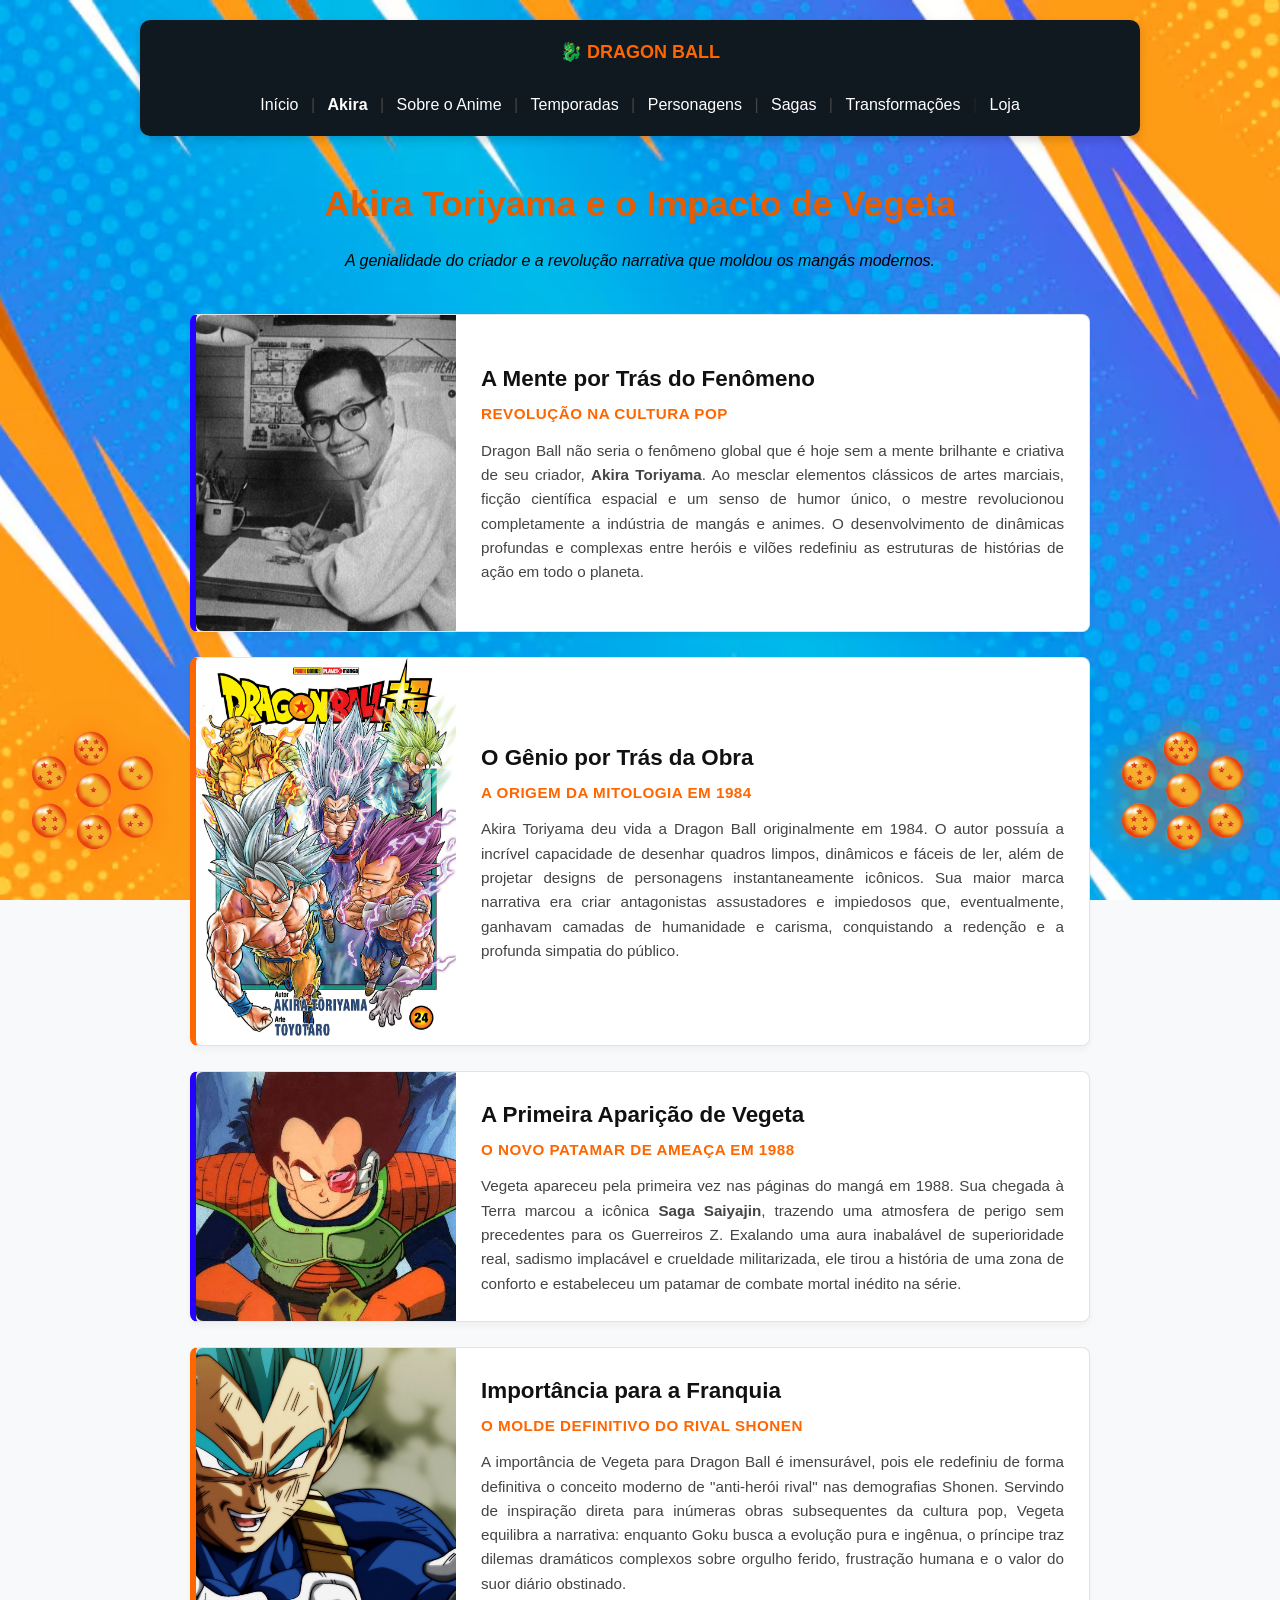
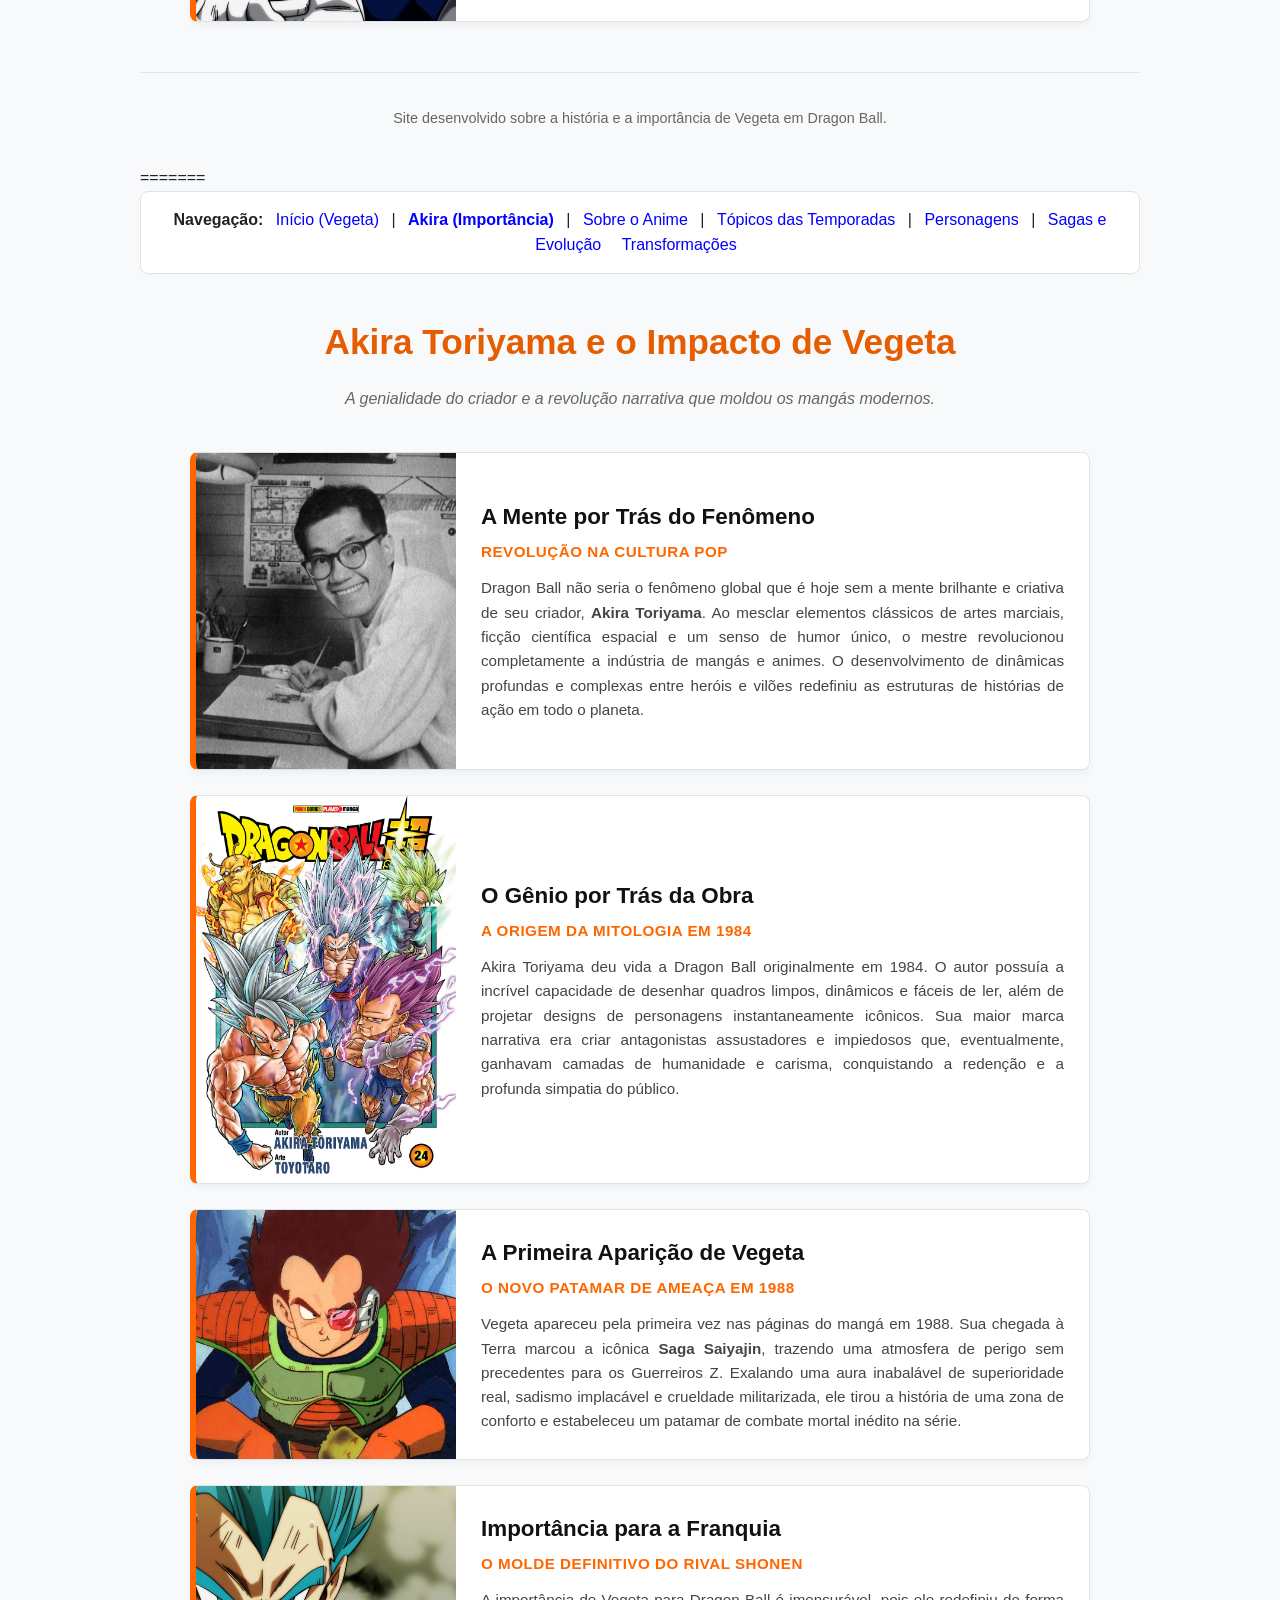
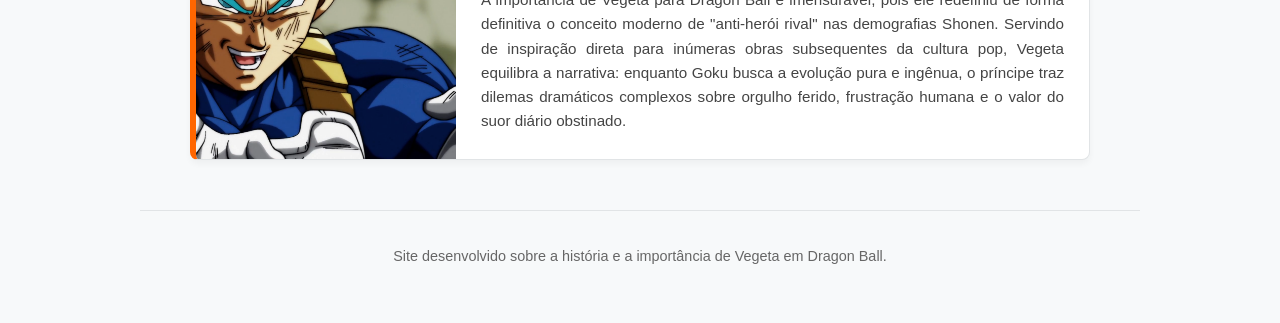
==== commit 411a9231: "Corrige imagens no celular" ====
--- a/akira.html
+++ b/akira.html
@@ -21,18 +21,58 @@
 <body>
 
     <!-- MENU DE NAVEGAÇÃO  -->
-    <nav class="portal-nav" aria-label="Menu principal">
-    <b class="portal-nav-brand">🐉 DRAGON BALL</b>
-    <div class="portal-nav-links">
-        <a href="index.html">Vegeta</a>
-        <a href="akira.html" aria-current="page">Akira</a>
-        <a href="pages/sobre_o_anime.html">Sobre o Anime</a>
-        <a href="topicos.html">Temporadas</a>
-        <a href="personagens.html">Personagens</a>
-        <a href="temporadas.html">Sagas</a>
-        <a href="transformacoes.html">Transformações</a>
-        <a href="loja.html">Loja</a>
-    </div>
+    <nav style="text-align: center; margin-bottom: 40px; padding: 18px; background-color: #101820; border-radius: 10px; box-shadow: 0 4px 10px rgba(0,0,0,0.15);">
+
+        <b style="color: #ff6600; font-size: 18px;">
+            🐉 DRAGON BALL
+        </b>
+    
+        <br><br>
+    
+        <a href="index.html" style="margin: 0 8px; text-decoration: none; color: white;">
+            Início
+        </a>
+    
+        <span style="color: #444;">|</span>
+    
+        <a href="akira.html" style="margin: 0 8px; text-decoration: none; color: white; font-weight: bold;">
+            Akira
+        </a>
+    
+        <span style="color: #444;">|</span>
+    
+        <a href="pages/sobre_o_anime.html" style="margin: 0 8px; text-decoration: none; color: white;">
+            Sobre o Anime
+        </a>
+    
+        <span style="color: #444;">|</span>
+    
+        <a href="topicos.html" style="margin: 0 8px; text-decoration: none; color: white;">
+            Temporadas
+        </a>
+    
+        <span style="color: #444;">|</span>
+    
+        <a href="personagens.html" style="margin: 0 8px; text-decoration: none; color: white;">
+            Personagens
+        </a>
+    
+        <span style="color: #444;">|</span>
+    
+        <a href="temporadas.html" style="margin: 0 8px; text-decoration: none; color: white;">
+            Sagas
+        </a>
+    
+        <span style="color: #444;">|</span>
+    
+        <a href="transformacoes.html" style="margin: 0 8px; text-decoration: none; color: white;">
+            Transformações
+        </a>
+    
+    
+        |
+
+        <a href="loja.html" style="margin: 0 8px; text-decoration: none; color: white;">Loja</a>
 </nav>
     
 
@@ -44,7 +84,7 @@
     <div style="max-width: 900px; margin: 0 auto;">
 
         <!-- VISÃO GERAL -->
-        <div class="conteudo-card" style="display: flex; align-items: stretch; background-color: white; border: 1px solid #e1e4e6; border-left: 6px solid #2600ff; border-radius: 8px; margin-bottom: 25px; overflow: hidden; box-shadow: 0 4px 6px rgba(0,0,0,0.04);">
+        <div style="display: flex; align-items: stretch; background-color: white; border: 1px solid #e1e4e6; border-left: 6px solid #2600ff; border-radius: 8px; margin-bottom: 25px; overflow: hidden; box-shadow: 0 4px 6px rgba(0,0,0,0.04);">
             <div style="width: 260px; min-height: 220px; background-color: #eaeaea; flex-shrink: 0;">
                 <img src="./imagens/akira.webp" class="img-card">
             </div>
@@ -58,7 +98,7 @@
         </div>
 
         <!-- O GÊNIO POR TRÁS DA OBRA -->
-        <div class="conteudo-card" style="display: flex; align-items: stretch; background-color: white; border: 1px solid #e1e4e6; border-left: 6px solid #ff6600; border-radius: 8px; margin-bottom: 25px; overflow: hidden; box-shadow: 0 4px 6px rgba(0,0,0,0.04);">
+        <div style="display: flex; align-items: stretch; background-color: white; border: 1px solid #e1e4e6; border-left: 6px solid #ff6600; border-radius: 8px; margin-bottom: 25px; overflow: hidden; box-shadow: 0 4px 6px rgba(0,0,0,0.04);">
             <div style="width: 260px; min-height: 220px; background-color: #eaeaea; flex-shrink: 0;">
                 <img src="./imagens/dragon_ball.png" class="img-card">
             </div>
@@ -72,7 +112,7 @@
         </div>
 
         <!-- A PRIMEIRA APARIÇÃO -->
-        <div class="conteudo-card" style="display: flex; align-items: stretch; background-color: white; border: 1px solid #e1e4e6; border-left: 6px solid #2600ff; border-radius: 8px; margin-bottom: 25px; overflow: hidden; box-shadow: 0 4px 6px rgba(0,0,0,0.04);">
+        <div style="display: flex; align-items: stretch; background-color: white; border: 1px solid #e1e4e6; border-left: 6px solid #2600ff; border-radius: 8px; margin-bottom: 25px; overflow: hidden; box-shadow: 0 4px 6px rgba(0,0,0,0.04);">
             <div style="width: 260px; min-height: 220px; background-color: #eaeaea; flex-shrink: 0;">
                 <img src="./imagens/primeira apari.jpg" class="img-card">
             </div>
@@ -86,7 +126,7 @@
         </div>
 
         <!-- A IMPORTÂNCIA DO PERSONAGEM -->
-        <div class="conteudo-card" style="display: flex; align-items: stretch; background-color: white; border: 1px solid #e1e4e6; border-left: 6px solid #ff6600; border-radius: 8px; margin-bottom: 0; overflow: hidden; box-shadow: 0 4px 6px rgba(0,0,0,0.04);">
+        <div style="display: flex; align-items: stretch; background-color: white; border: 1px solid #e1e4e6; border-left: 6px solid #ff6600; border-radius: 8px; margin-bottom: 0; overflow: hidden; box-shadow: 0 4px 6px rgba(0,0,0,0.04);">
             <div style="width: 260px; min-height: 220px; background-color: #eaeaea; flex-shrink: 0;">
                 <img src="./imagens/importancia vgt.png" class="img-card">
             </div>
@@ -108,3 +148,99 @@
 
 </body>
 </html>
+
+
+=======
+<!DOCTYPE html>
+<html lang="pt-br">
+<head>
+    <meta charset="UTF-8">
+    <meta name="viewport" content="width=device-width, initial-scale=1.0">
+    <title>Akira Toriyama e o Legado de Vegeta</title>
+</head>
+<body style="font-family: Arial, sans-serif; max-width: 1000px; margin: 0 auto; padding: 20px; line-height: 1.6; background-color: #f7f9fa; color: #222;">
+
+    <!-- MENU DE NAVEGAÇÃO  -->
+    <nav style="text-align: center; margin-bottom: 40px; padding: 15px; background-color: #ffffff; border: 1px solid #e1e4e6; border-radius: 8px; box-shadow: 0 2px 4px rgba(0,0,0,0.02);">
+        <b>Navegação:</b>
+        <a href="index.html" style="margin: 0 8px; text-decoration: none; color: blue;">Início (Vegeta)</a> |
+        <a href="akira.html" style="margin: 0 8px; text-decoration: none; color: blue; font-weight: bold;">Akira (Importância)</a> |
+        <a href="pages/sobre_o_anime.html" style="margin: 0 8px; text-decoration: none; color: blue;">Sobre o Anime</a> |
+        <a href="topicos.html" style="margin: 0 8px; text-decoration: none; color: blue;">Tópicos das Temporadas</a> |
+        <a href="personagens.html" style="margin: 0 8px; text-decoration: none; color: blue;">Personagens</a> |
+        <a href="temporadas.html" style="margin: 0 8px; text-decoration: none; color: blue;">Sagas e Evolução</a>
+        <a href="transformacoes.html" style="margin: 0 8px; text-decoration: none; color: blue;">Transformações</a>
+    </nav>
+
+    <h1 style="text-align: center; color: #e65c00; font-size: 2.2em; margin-bottom: 5px;">Akira Toriyama e o Impacto de Vegeta</h1>
+    <p style="text-align: center; font-style: italic; margin-bottom: 40px; color: #666;">A genialidade do criador e a revolução narrativa que moldou os mangás modernos.</p>
+
+    <!-- CONTAINER DOS CARDS ROBUSTOS -->
+    <div style="max-width: 900px; margin: 0 auto;">
+
+        <!-- VISÃO GERAL -->
+        <div style="display: flex; align-items: stretch; background-color: white; border: 1px solid #e1e4e6; border-left: 6px solid #ff6600; border-radius: 8px; margin-bottom: 25px; overflow: hidden; box-shadow: 0 4px 6px rgba(0,0,0,0.04);">
+            <div style="width: 260px; min-height: 220px; background-color: #eaeaea; flex-shrink: 0;">
+                <img src="./imagens/akira.webp" alt="Mestre Akira Toriyama" style="width: 100%; height: 100%; object-fit: cover;">
+            </div>
+            <div style="padding: 25px; display: flex; flex-direction: column; justify-content: center;">
+                <h3 style="margin: 0 0 5px 0; color: #111; font-size: 1.4em;">A Mente por Trás do Fenômeno</h3>
+                <p style="margin: 0; color: #ff6600; font-weight: bold; font-size: 0.95em; text-transform: uppercase; letter-spacing: 0.5px;">Revolução na Cultura Pop</p>
+                <p style="margin: 12px 0 0 0; color: #444; font-size: 0.95em; text-align: justify;">
+                    Dragon Ball não seria o fenômeno global que é hoje sem a mente brilhante e criativa de seu criador, <strong>Akira Toriyama</strong>. Ao mesclar elementos clássicos de artes marciais, ficção científica espacial e um senso de humor único, o mestre revolucionou completamente a indústria de mangás e animes. O desenvolvimento de dinâmicas profundas e complexas entre heróis e vilões redefiniu as estruturas de histórias de ação em todo o planeta.
+                </p>
+            </div>
+        </div>
+
+        <!-- O GÊNIO POR TRÁS DA OBRA -->
+        <div style="display: flex; align-items: stretch; background-color: white; border: 1px solid #e1e4e6; border-left: 6px solid #ff6600; border-radius: 8px; margin-bottom: 25px; overflow: hidden; box-shadow: 0 4px 6px rgba(0,0,0,0.04);">
+            <div style="width: 260px; min-height: 220px; background-color: #eaeaea; flex-shrink: 0;">
+                <img src="./imagens/dragon_ball.png" alt="Desenho Dragon Ball" style="width: 100%; height: 100%; object-fit: cover;">
+            </div>
+            <div style="padding: 25px; display: flex; flex-direction: column; justify-content: center;">
+                <h3 style="margin: 0 0 5px 0; color: #111; font-size: 1.4em;">O Gênio por Trás da Obra</h3>
+                <p style="margin: 0; color: #ff6600; font-weight: bold; font-size: 0.95em; text-transform: uppercase; letter-spacing: 0.5px;">A Origem da Mitologia em 1984</p>
+                <p style="margin: 12px 0 0 0; color: #444; font-size: 0.95em; text-align: justify;">
+                    Akira Toriyama deu vida a Dragon Ball originalmente em 1984. O autor possuía a incrível capacidade de desenhar quadros limpos, dinâmicos e fáceis de ler, além de projetar designs de personagens instantaneamente icônicos. Sua maior marca narrativa era criar antagonistas assustadores e impiedosos que, eventualmente, ganhavam camadas de humanidade e carisma, conquistando a redenção e a profunda simpatia do público.
+                </p>
+            </div>
+        </div>
+
+        <!-- A PRIMEIRA APARIÇÃO -->
+        <div style="display: flex; align-items: stretch; background-color: white; border: 1px solid #e1e4e6; border-left: 6px solid #ff6600; border-radius: 8px; margin-bottom: 25px; overflow: hidden; box-shadow: 0 4px 6px rgba(0,0,0,0.04);">
+            <div style="width: 260px; min-height: 220px; background-color: #eaeaea; flex-shrink: 0;">
+                <img src="./imagens/primeira apari.jpg" alt="Primeira Aparição" style="width: 100%; height: 100%; object-fit: cover;">
+            </div>
+            <div style="padding: 25px; display: flex; flex-direction: column; justify-content: center;">
+                <h3 style="margin: 0 0 5px 0; color: #111; font-size: 1.4em;">A Primeira Aparição de Vegeta</h3>
+                <p style="margin: 0; color: #ff6600; font-weight: bold; font-size: 0.95em; text-transform: uppercase; letter-spacing: 0.5px;">O Novo Patamar de Ameaça em 1988</p>
+                <p style="margin: 12px 0 0 0; color: #444; font-size: 0.95em; text-align: justify;">
+                    Vegeta apareceu pela primeira vez nas páginas do mangá em 1988. Sua chegada à Terra marcou a icônica <strong>Saga Saiyajin</strong>, trazendo uma atmosfera de perigo sem precedentes para os Guerreiros Z. Exalando uma aura inabalável de superioridade real, sadismo implacável e crueldade militarizada, ele tirou a história de uma zona de conforto e estabeleceu um patamar de combate mortal inédito na série.
+                </p>
+            </div>
+        </div>
+
+        <!-- A IMPORTÂNCIA DO PERSONAGEM -->
+        <div style="display: flex; align-items: stretch; background-color: white; border: 1px solid #e1e4e6; border-left: 6px solid #ff6600; border-radius: 8px; margin-bottom: 0; overflow: hidden; box-shadow: 0 4px 6px rgba(0,0,0,0.04);">
+            <div style="width: 260px; min-height: 220px; background-color: #eaeaea; flex-shrink: 0;">
+                <img src="./imagens/importancia vgt.png" alt="Vegeta Legado" style="width: 100%; height: 100%; object-fit: cover;">
+            </div>
+            <div style="padding: 25px; display: flex; flex-direction: column; justify-content: center;">
+                <h3 style="margin: 0 0 5px 0; color: #111; font-size: 1.4em;">Importância para a Franquia</h3>
+                <p style="margin: 0; color: #ff6600; font-weight: bold; font-size: 0.95em; text-transform: uppercase; letter-spacing: 0.5px;">O Molde Definitivo do Rival Shonen</p>
+                <p style="margin: 12px 0 0 0; color: #444; font-size: 0.95em; text-align: justify;">
+                    A importância de Vegeta para Dragon Ball é imensurável, pois ele redefiniu de forma definitiva o conceito moderno de "anti-herói rival" nas demografias Shonen. Servindo de inspiração direta para inúmeras obras subsequentes da cultura pop, Vegeta equilibra a narrativa: enquanto Goku busca a evolução pura e ingênua, o príncipe traz dilemas dramáticos complexos sobre orgulho ferido, frustração humana e o valor do suor diário obstinado.
+                </p>
+            </div>
+        </div>
+
+    </div>
+
+    <footer style="text-align: center; margin-top: 50px; padding: 20px; border-top: 1px solid #e1e4e6; color: #666; font-size: 0.9em;">
+        <p>Site desenvolvido sobre a história e a importância de Vegeta em Dragon Ball.</p>
+    </footer>
+
+</body>
+</html>
+
+
--- a/estilo.css
+++ b/estilo.css
@@ -240,46 +240,30 @@
 
   animation: flutuarSuave 4.5s infinite ease-in-out;
 }
-
-
-/* Navegação compartilhada e adaptação para telas menores. */
-.portal-nav {
-  text-align: center;
-  margin-bottom: 40px;
-  padding: 18px;
-  background: #101820;
-  border-radius: 10px;
-  box-shadow: 0 4px 10px rgba(0,0,0,.15);
-}
-.portal-nav-brand { display: block; color: #ff6600; font-size: 18px; margin-bottom: 16px; }
-.portal-nav-links { display: flex; flex-wrap: wrap; justify-content: center; gap: 8px; }
-.portal-nav-links a { color: white; text-decoration: none; padding: 10px 12px; border-radius: 6px; }
-.portal-nav-links a[aria-current="page"] { background: #ff6600; color: #101820; font-weight: bold; }
-.portal-nav a:focus-visible { outline: 3px solid #62b7ff; outline-offset: 2px; }
-.conteudo-card > div { min-width: 0; }
-img, video, iframe { max-width: 100%; }
-
 @media (max-width: 760px) {
-  body, body * , body *::before, body *::after { box-sizing: border-box; }
-  body { width: 100%; padding: 12px !important; background-attachment: scroll !important; }
-  .esferas-flutuantes, .lado-shenlong { display: none; }
-  .portal-nav { padding: 14px 10px; margin-bottom: 24px; }
-  .portal-nav-links, .loja-nav-links { display: grid; grid-template-columns: repeat(2, minmax(0, 1fr)); gap: 6px; }
-  .portal-nav-links a, .loja-nav-links a {
-    display: flex; align-items: center; justify-content: center;
-    min-height: 44px; padding: 10px 6px; font-size: .9rem; overflow-wrap: anywhere;
-  }
-  .conteudo-card { flex-direction: column; align-items: stretch !important; }
-  .conteudo-card > div:first-child:not(.container-img-card) {
-    width: 100% !important; height: auto !important; min-height: 0 !important;
-  }
-  .conteudo-card > div:first-child:not(.container-img-card) > img {
-    display: block; width: 100%; height: auto !important; max-height: 360px; object-fit: cover;
-  }
-  .conteudo-card .container-img-card { width: 100% !important; height: 300px !important; }
-  .conteudo-card .img-card { border-radius: 7px 7px 0 0; object-position: center top; }
-  .conteudo-card > div:last-child { padding: 20px !important; }
-  h1 { font-size: clamp(1.6rem, 6vw, 2.2rem) !important; line-height: 1.2; overflow-wrap: anywhere; }
-  h2, h3, p, a { overflow-wrap: anywhere; }
-  .conteudo-card p { text-align: left !important; }
-}
+  .conteudo-card .container-img-card {
+    height: auto !important;
+  }
+
+  .conteudo-card img{
+    display: block;
+    width: 100% !important;
+    height: auto !important;
+    max-height: none !important;
+    object-fit: contain !important;
+  }
+}
+
+
+  
+  
+
+  
+  
+  
+  
+  
+  
+  
+  
+  
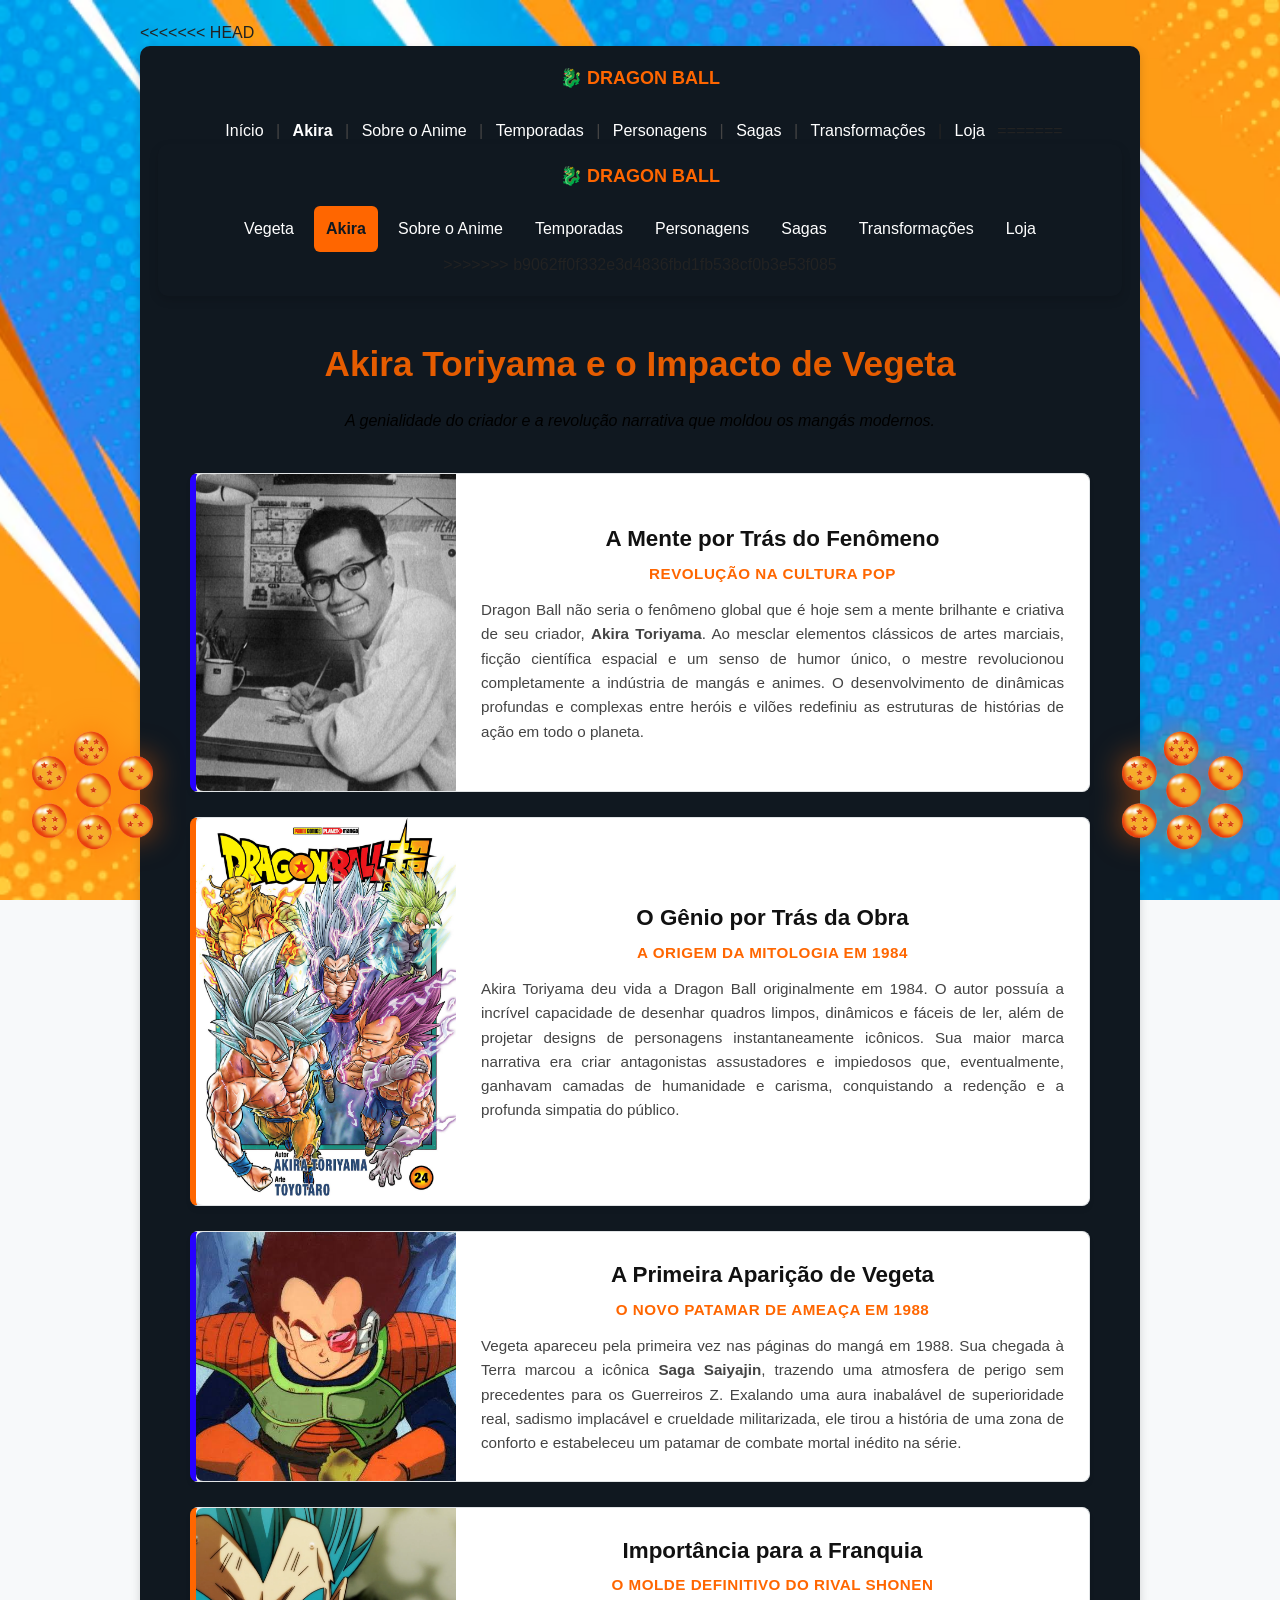
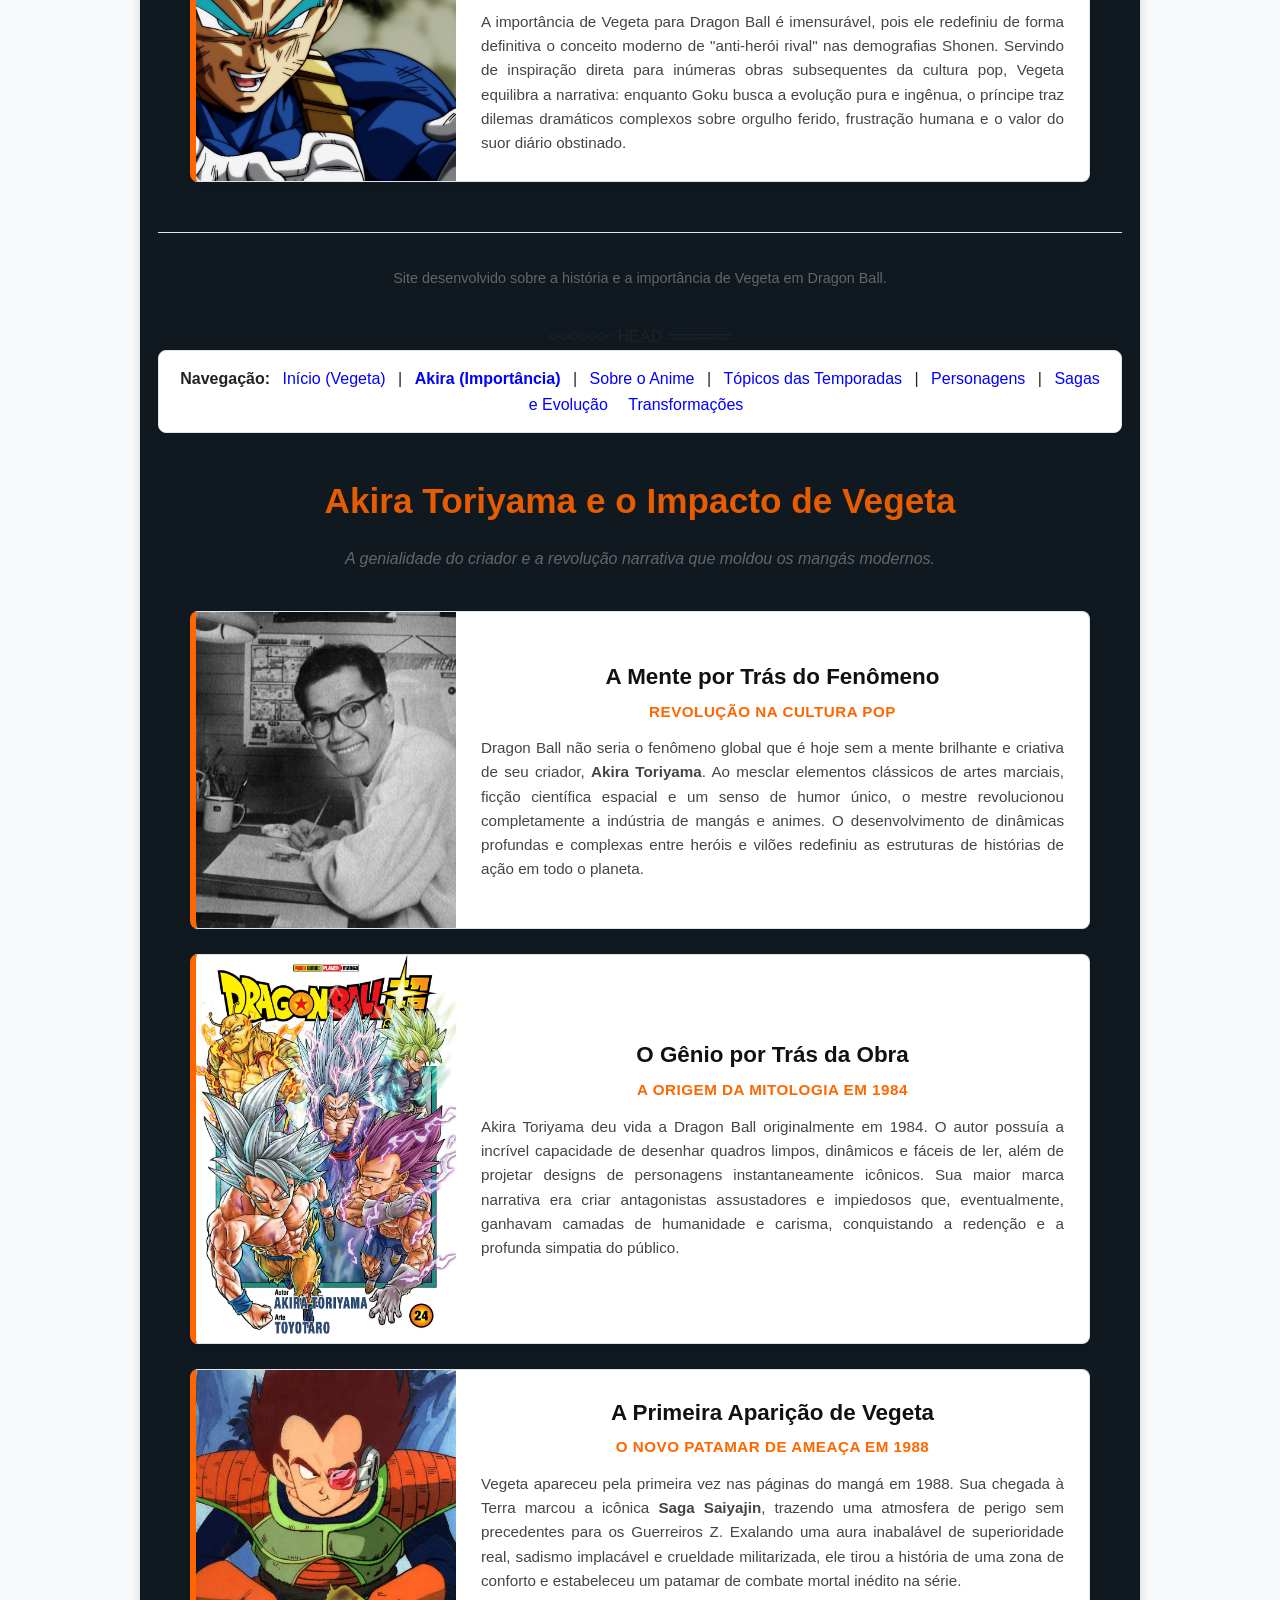
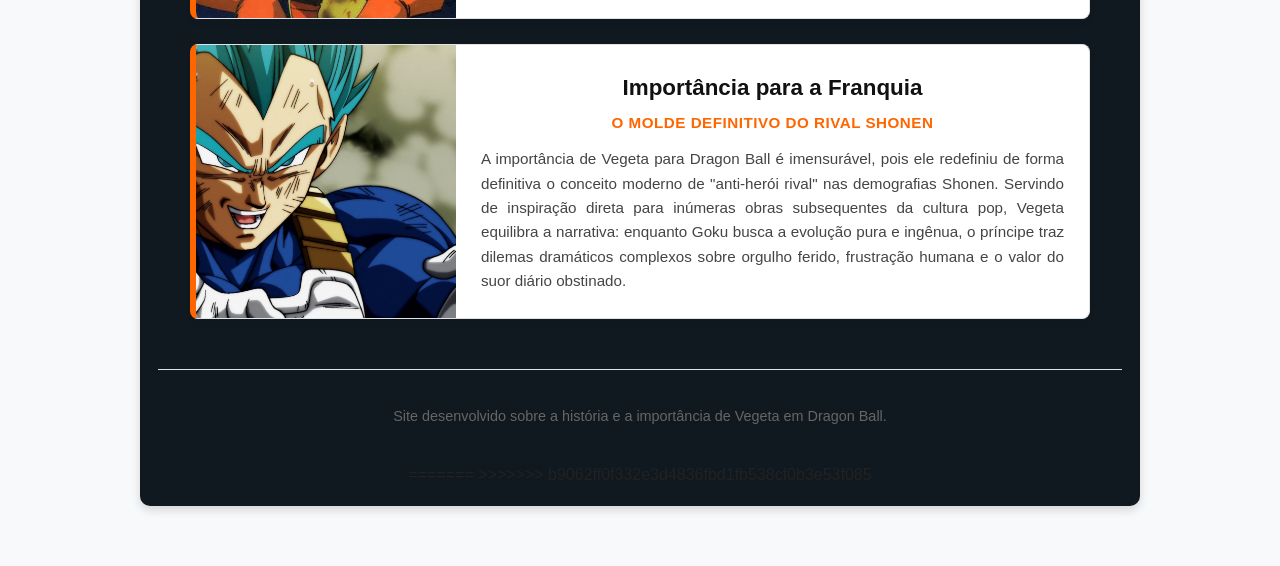
==== commit e87aabfd: "Resolve conflito na pagina Akira" ====
--- a/akira.html
+++ b/akira.html
@@ -21,6 +21,7 @@
 <body>
 
     <!-- MENU DE NAVEGAÇÃO  -->
+<<<<<<< HEAD
     <nav style="text-align: center; margin-bottom: 40px; padding: 18px; background-color: #101820; border-radius: 10px; box-shadow: 0 4px 10px rgba(0,0,0,0.15);">
 
         <b style="color: #ff6600; font-size: 18px;">
@@ -73,6 +74,20 @@
         |
 
         <a href="loja.html" style="margin: 0 8px; text-decoration: none; color: white;">Loja</a>
+=======
+    <nav class="portal-nav" aria-label="Menu principal">
+    <b class="portal-nav-brand">🐉 DRAGON BALL</b>
+    <div class="portal-nav-links">
+        <a href="index.html">Vegeta</a>
+        <a href="akira.html" aria-current="page">Akira</a>
+        <a href="pages/sobre_o_anime.html">Sobre o Anime</a>
+        <a href="topicos.html">Temporadas</a>
+        <a href="personagens.html">Personagens</a>
+        <a href="temporadas.html">Sagas</a>
+        <a href="transformacoes.html">Transformações</a>
+        <a href="loja.html">Loja</a>
+    </div>
+>>>>>>> b9062ff0f332e3d4836fbd1fb538cf0b3e53f085
 </nav>
     
 
@@ -84,7 +99,7 @@
     <div style="max-width: 900px; margin: 0 auto;">
 
         <!-- VISÃO GERAL -->
-        <div style="display: flex; align-items: stretch; background-color: white; border: 1px solid #e1e4e6; border-left: 6px solid #2600ff; border-radius: 8px; margin-bottom: 25px; overflow: hidden; box-shadow: 0 4px 6px rgba(0,0,0,0.04);">
+        <div class="conteudo-card" style="display: flex; align-items: stretch; background-color: white; border: 1px solid #e1e4e6; border-left: 6px solid #2600ff; border-radius: 8px; margin-bottom: 25px; overflow: hidden; box-shadow: 0 4px 6px rgba(0,0,0,0.04);">
             <div style="width: 260px; min-height: 220px; background-color: #eaeaea; flex-shrink: 0;">
                 <img src="./imagens/akira.webp" class="img-card">
             </div>
@@ -98,7 +113,7 @@
         </div>
 
         <!-- O GÊNIO POR TRÁS DA OBRA -->
-        <div style="display: flex; align-items: stretch; background-color: white; border: 1px solid #e1e4e6; border-left: 6px solid #ff6600; border-radius: 8px; margin-bottom: 25px; overflow: hidden; box-shadow: 0 4px 6px rgba(0,0,0,0.04);">
+        <div class="conteudo-card" style="display: flex; align-items: stretch; background-color: white; border: 1px solid #e1e4e6; border-left: 6px solid #ff6600; border-radius: 8px; margin-bottom: 25px; overflow: hidden; box-shadow: 0 4px 6px rgba(0,0,0,0.04);">
             <div style="width: 260px; min-height: 220px; background-color: #eaeaea; flex-shrink: 0;">
                 <img src="./imagens/dragon_ball.png" class="img-card">
             </div>
@@ -112,7 +127,7 @@
         </div>
 
         <!-- A PRIMEIRA APARIÇÃO -->
-        <div style="display: flex; align-items: stretch; background-color: white; border: 1px solid #e1e4e6; border-left: 6px solid #2600ff; border-radius: 8px; margin-bottom: 25px; overflow: hidden; box-shadow: 0 4px 6px rgba(0,0,0,0.04);">
+        <div class="conteudo-card" style="display: flex; align-items: stretch; background-color: white; border: 1px solid #e1e4e6; border-left: 6px solid #2600ff; border-radius: 8px; margin-bottom: 25px; overflow: hidden; box-shadow: 0 4px 6px rgba(0,0,0,0.04);">
             <div style="width: 260px; min-height: 220px; background-color: #eaeaea; flex-shrink: 0;">
                 <img src="./imagens/primeira apari.jpg" class="img-card">
             </div>
@@ -126,7 +141,7 @@
         </div>
 
         <!-- A IMPORTÂNCIA DO PERSONAGEM -->
-        <div style="display: flex; align-items: stretch; background-color: white; border: 1px solid #e1e4e6; border-left: 6px solid #ff6600; border-radius: 8px; margin-bottom: 0; overflow: hidden; box-shadow: 0 4px 6px rgba(0,0,0,0.04);">
+        <div class="conteudo-card" style="display: flex; align-items: stretch; background-color: white; border: 1px solid #e1e4e6; border-left: 6px solid #ff6600; border-radius: 8px; margin-bottom: 0; overflow: hidden; box-shadow: 0 4px 6px rgba(0,0,0,0.04);">
             <div style="width: 260px; min-height: 220px; background-color: #eaeaea; flex-shrink: 0;">
                 <img src="./imagens/importancia vgt.png" class="img-card">
             </div>
@@ -148,6 +163,7 @@
 
 </body>
 </html>
+<<<<<<< HEAD
 
 
 =======
@@ -244,3 +260,5 @@
 </html>
 
 
+=======
+>>>>>>> b9062ff0f332e3d4836fbd1fb538cf0b3e53f085
--- a/estilo.css
+++ b/estilo.css
@@ -255,15 +255,44 @@
 }
 
 
-  
-  
-
-  
-  
-  
-  
-  
-  
-  
-  
-  +/* Navegação compartilhada e adaptação para telas menores. */
+.portal-nav {
+  text-align: center;
+  margin-bottom: 40px;
+  padding: 18px;
+  background: #101820;
+  border-radius: 10px;
+  box-shadow: 0 4px 10px rgba(0,0,0,.15);
+}
+.portal-nav-brand { display: block; color: #ff6600; font-size: 18px; margin-bottom: 16px; }
+.portal-nav-links { display: flex; flex-wrap: wrap; justify-content: center; gap: 8px; }
+.portal-nav-links a { color: white; text-decoration: none; padding: 10px 12px; border-radius: 6px; }
+.portal-nav-links a[aria-current="page"] { background: #ff6600; color: #101820; font-weight: bold; }
+.portal-nav a:focus-visible { outline: 3px solid #62b7ff; outline-offset: 2px; }
+.conteudo-card > div { min-width: 0; }
+img, video, iframe { max-width: 100%; }
+
+@media (max-width: 760px) {
+  body, body * , body *::before, body *::after { box-sizing: border-box; }
+  body { width: 100%; padding: 12px !important; background-attachment: scroll !important; }
+  .esferas-flutuantes, .lado-shenlong { display: none; }
+  .portal-nav { padding: 14px 10px; margin-bottom: 24px; }
+  .portal-nav-links, .loja-nav-links { display: grid; grid-template-columns: repeat(2, minmax(0, 1fr)); gap: 6px; }
+  .portal-nav-links a, .loja-nav-links a {
+    display: flex; align-items: center; justify-content: center;
+    min-height: 44px; padding: 10px 6px; font-size: .9rem; overflow-wrap: anywhere;
+  }
+  .conteudo-card { flex-direction: column; align-items: stretch !important; }
+  .conteudo-card > div:first-child:not(.container-img-card) {
+    width: 100% !important; height: auto !important; min-height: 0 !important;
+  }
+  .conteudo-card > div:first-child:not(.container-img-card) > img {
+    display: block; width: 100%; height: auto !important; max-height: 360px; object-fit: cover;
+  }
+  .conteudo-card .container-img-card { width: 100% !important; height: 300px !important; }
+  .conteudo-card .img-card { border-radius: 7px 7px 0 0; object-position: center top; }
+  .conteudo-card > div:last-child { padding: 20px !important; }
+  h1 { font-size: clamp(1.6rem, 6vw, 2.2rem) !important; line-height: 1.2; overflow-wrap: anywhere; }
+  h2, h3, p, a { overflow-wrap: anywhere; }
+  .conteudo-card p { text-align: left !important; }
+}
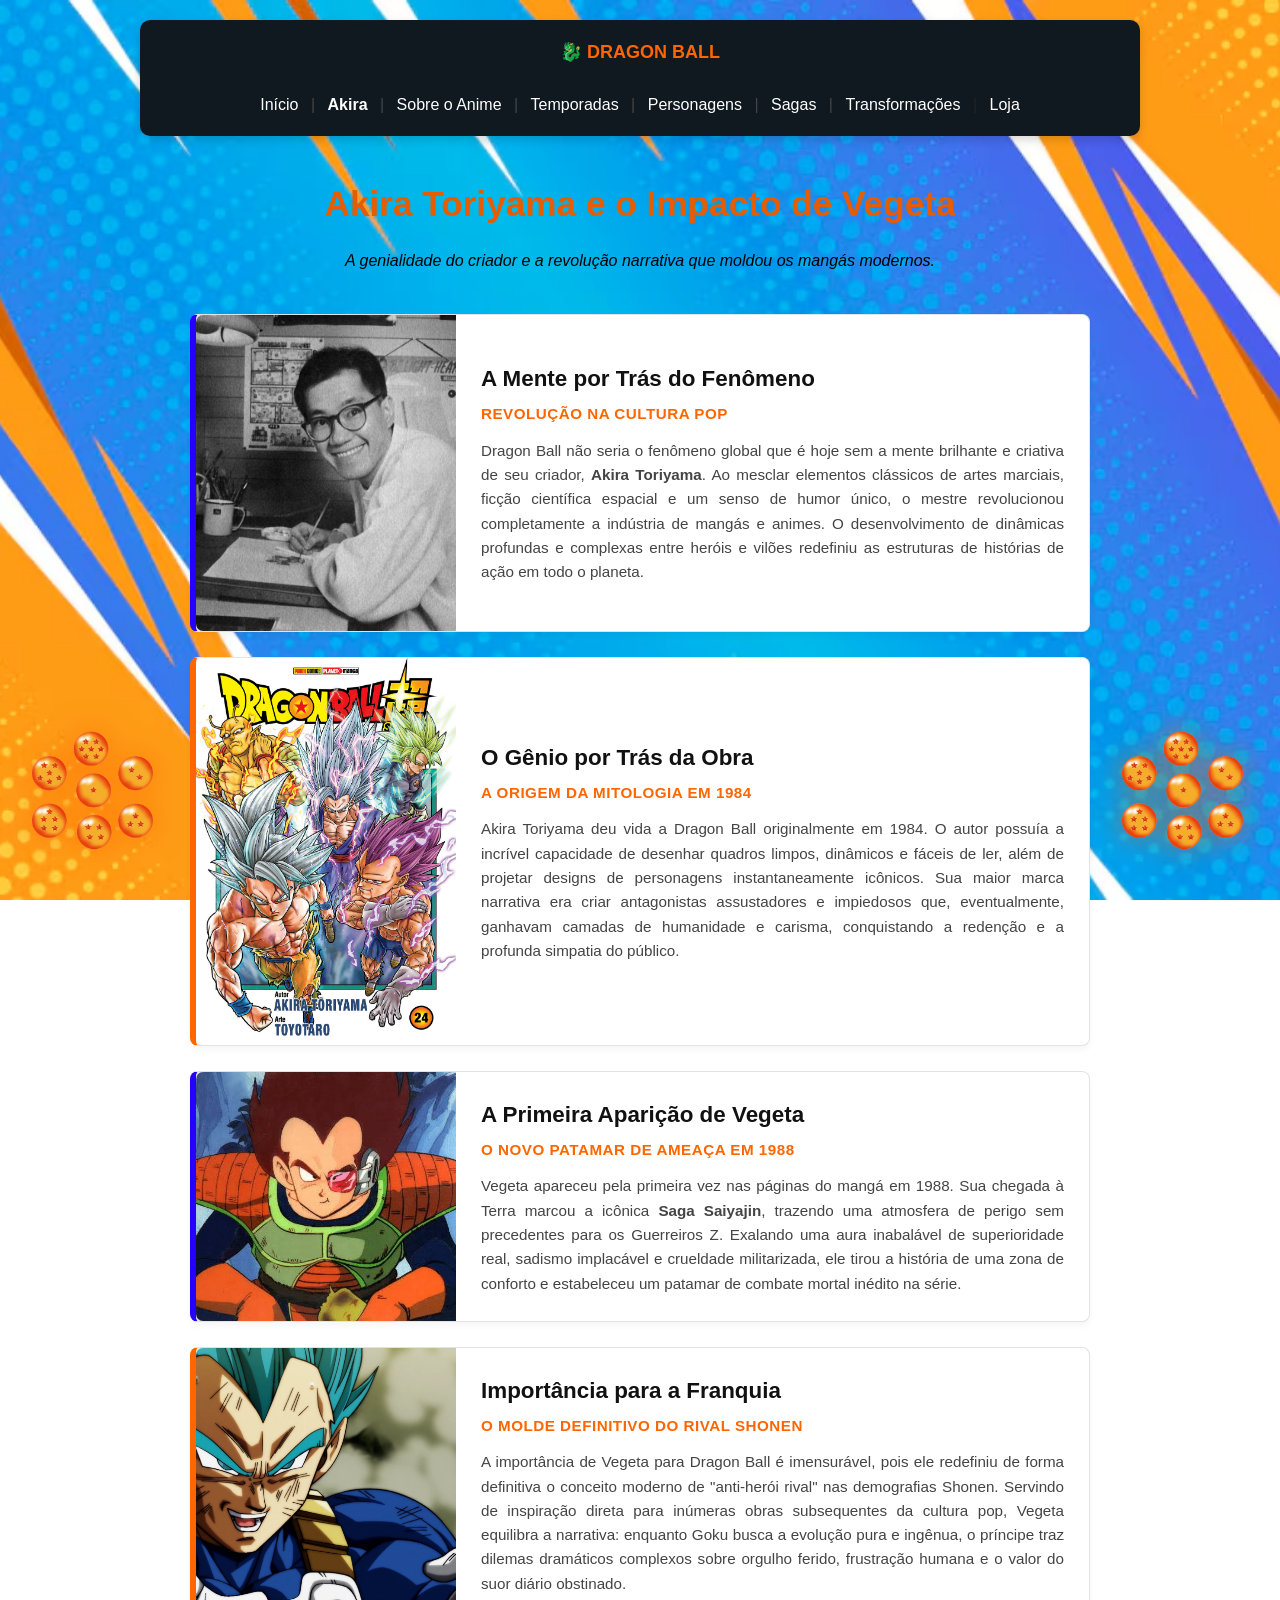
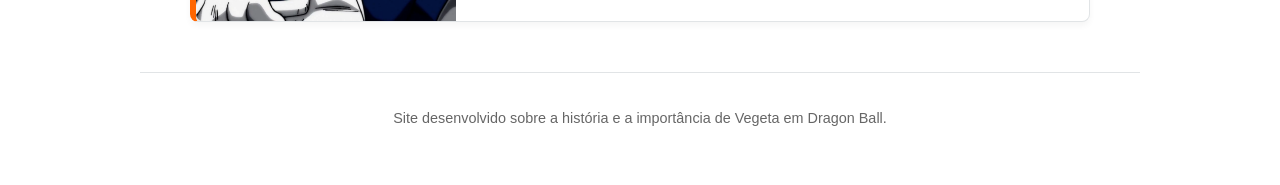
==== commit 3e57ed2c: "Atualiza pagina Akira" ====
--- a/akira.html
+++ b/akira.html
@@ -21,7 +21,6 @@
 <body>
 
     <!-- MENU DE NAVEGAÇÃO  -->
-<<<<<<< HEAD
     <nav style="text-align: center; margin-bottom: 40px; padding: 18px; background-color: #101820; border-radius: 10px; box-shadow: 0 4px 10px rgba(0,0,0,0.15);">
 
         <b style="color: #ff6600; font-size: 18px;">
@@ -74,20 +73,6 @@
         |
 
         <a href="loja.html" style="margin: 0 8px; text-decoration: none; color: white;">Loja</a>
-=======
-    <nav class="portal-nav" aria-label="Menu principal">
-    <b class="portal-nav-brand">🐉 DRAGON BALL</b>
-    <div class="portal-nav-links">
-        <a href="index.html">Vegeta</a>
-        <a href="akira.html" aria-current="page">Akira</a>
-        <a href="pages/sobre_o_anime.html">Sobre o Anime</a>
-        <a href="topicos.html">Temporadas</a>
-        <a href="personagens.html">Personagens</a>
-        <a href="temporadas.html">Sagas</a>
-        <a href="transformacoes.html">Transformações</a>
-        <a href="loja.html">Loja</a>
-    </div>
->>>>>>> b9062ff0f332e3d4836fbd1fb538cf0b3e53f085
 </nav>
     
 
@@ -163,102 +148,4 @@
 
 </body>
 </html>
-<<<<<<< HEAD
 
-
-=======
-<!DOCTYPE html>
-<html lang="pt-br">
-<head>
-    <meta charset="UTF-8">
-    <meta name="viewport" content="width=device-width, initial-scale=1.0">
-    <title>Akira Toriyama e o Legado de Vegeta</title>
-</head>
-<body style="font-family: Arial, sans-serif; max-width: 1000px; margin: 0 auto; padding: 20px; line-height: 1.6; background-color: #f7f9fa; color: #222;">
-
-    <!-- MENU DE NAVEGAÇÃO  -->
-    <nav style="text-align: center; margin-bottom: 40px; padding: 15px; background-color: #ffffff; border: 1px solid #e1e4e6; border-radius: 8px; box-shadow: 0 2px 4px rgba(0,0,0,0.02);">
-        <b>Navegação:</b>
-        <a href="index.html" style="margin: 0 8px; text-decoration: none; color: blue;">Início (Vegeta)</a> |
-        <a href="akira.html" style="margin: 0 8px; text-decoration: none; color: blue; font-weight: bold;">Akira (Importância)</a> |
-        <a href="pages/sobre_o_anime.html" style="margin: 0 8px; text-decoration: none; color: blue;">Sobre o Anime</a> |
-        <a href="topicos.html" style="margin: 0 8px; text-decoration: none; color: blue;">Tópicos das Temporadas</a> |
-        <a href="personagens.html" style="margin: 0 8px; text-decoration: none; color: blue;">Personagens</a> |
-        <a href="temporadas.html" style="margin: 0 8px; text-decoration: none; color: blue;">Sagas e Evolução</a>
-        <a href="transformacoes.html" style="margin: 0 8px; text-decoration: none; color: blue;">Transformações</a>
-    </nav>
-
-    <h1 style="text-align: center; color: #e65c00; font-size: 2.2em; margin-bottom: 5px;">Akira Toriyama e o Impacto de Vegeta</h1>
-    <p style="text-align: center; font-style: italic; margin-bottom: 40px; color: #666;">A genialidade do criador e a revolução narrativa que moldou os mangás modernos.</p>
-
-    <!-- CONTAINER DOS CARDS ROBUSTOS -->
-    <div style="max-width: 900px; margin: 0 auto;">
-
-        <!-- VISÃO GERAL -->
-        <div style="display: flex; align-items: stretch; background-color: white; border: 1px solid #e1e4e6; border-left: 6px solid #ff6600; border-radius: 8px; margin-bottom: 25px; overflow: hidden; box-shadow: 0 4px 6px rgba(0,0,0,0.04);">
-            <div style="width: 260px; min-height: 220px; background-color: #eaeaea; flex-shrink: 0;">
-                <img src="./imagens/akira.webp" alt="Mestre Akira Toriyama" style="width: 100%; height: 100%; object-fit: cover;">
-            </div>
-            <div style="padding: 25px; display: flex; flex-direction: column; justify-content: center;">
-                <h3 style="margin: 0 0 5px 0; color: #111; font-size: 1.4em;">A Mente por Trás do Fenômeno</h3>
-                <p style="margin: 0; color: #ff6600; font-weight: bold; font-size: 0.95em; text-transform: uppercase; letter-spacing: 0.5px;">Revolução na Cultura Pop</p>
-                <p style="margin: 12px 0 0 0; color: #444; font-size: 0.95em; text-align: justify;">
-                    Dragon Ball não seria o fenômeno global que é hoje sem a mente brilhante e criativa de seu criador, <strong>Akira Toriyama</strong>. Ao mesclar elementos clássicos de artes marciais, ficção científica espacial e um senso de humor único, o mestre revolucionou completamente a indústria de mangás e animes. O desenvolvimento de dinâmicas profundas e complexas entre heróis e vilões redefiniu as estruturas de histórias de ação em todo o planeta.
-                </p>
-            </div>
-        </div>
-
-        <!-- O GÊNIO POR TRÁS DA OBRA -->
-        <div style="display: flex; align-items: stretch; background-color: white; border: 1px solid #e1e4e6; border-left: 6px solid #ff6600; border-radius: 8px; margin-bottom: 25px; overflow: hidden; box-shadow: 0 4px 6px rgba(0,0,0,0.04);">
-            <div style="width: 260px; min-height: 220px; background-color: #eaeaea; flex-shrink: 0;">
-                <img src="./imagens/dragon_ball.png" alt="Desenho Dragon Ball" style="width: 100%; height: 100%; object-fit: cover;">
-            </div>
-            <div style="padding: 25px; display: flex; flex-direction: column; justify-content: center;">
-                <h3 style="margin: 0 0 5px 0; color: #111; font-size: 1.4em;">O Gênio por Trás da Obra</h3>
-                <p style="margin: 0; color: #ff6600; font-weight: bold; font-size: 0.95em; text-transform: uppercase; letter-spacing: 0.5px;">A Origem da Mitologia em 1984</p>
-                <p style="margin: 12px 0 0 0; color: #444; font-size: 0.95em; text-align: justify;">
-                    Akira Toriyama deu vida a Dragon Ball originalmente em 1984. O autor possuía a incrível capacidade de desenhar quadros limpos, dinâmicos e fáceis de ler, além de projetar designs de personagens instantaneamente icônicos. Sua maior marca narrativa era criar antagonistas assustadores e impiedosos que, eventualmente, ganhavam camadas de humanidade e carisma, conquistando a redenção e a profunda simpatia do público.
-                </p>
-            </div>
-        </div>
-
-        <!-- A PRIMEIRA APARIÇÃO -->
-        <div style="display: flex; align-items: stretch; background-color: white; border: 1px solid #e1e4e6; border-left: 6px solid #ff6600; border-radius: 8px; margin-bottom: 25px; overflow: hidden; box-shadow: 0 4px 6px rgba(0,0,0,0.04);">
-            <div style="width: 260px; min-height: 220px; background-color: #eaeaea; flex-shrink: 0;">
-                <img src="./imagens/primeira apari.jpg" alt="Primeira Aparição" style="width: 100%; height: 100%; object-fit: cover;">
-            </div>
-            <div style="padding: 25px; display: flex; flex-direction: column; justify-content: center;">
-                <h3 style="margin: 0 0 5px 0; color: #111; font-size: 1.4em;">A Primeira Aparição de Vegeta</h3>
-                <p style="margin: 0; color: #ff6600; font-weight: bold; font-size: 0.95em; text-transform: uppercase; letter-spacing: 0.5px;">O Novo Patamar de Ameaça em 1988</p>
-                <p style="margin: 12px 0 0 0; color: #444; font-size: 0.95em; text-align: justify;">
-                    Vegeta apareceu pela primeira vez nas páginas do mangá em 1988. Sua chegada à Terra marcou a icônica <strong>Saga Saiyajin</strong>, trazendo uma atmosfera de perigo sem precedentes para os Guerreiros Z. Exalando uma aura inabalável de superioridade real, sadismo implacável e crueldade militarizada, ele tirou a história de uma zona de conforto e estabeleceu um patamar de combate mortal inédito na série.
-                </p>
-            </div>
-        </div>
-
-        <!-- A IMPORTÂNCIA DO PERSONAGEM -->
-        <div style="display: flex; align-items: stretch; background-color: white; border: 1px solid #e1e4e6; border-left: 6px solid #ff6600; border-radius: 8px; margin-bottom: 0; overflow: hidden; box-shadow: 0 4px 6px rgba(0,0,0,0.04);">
-            <div style="width: 260px; min-height: 220px; background-color: #eaeaea; flex-shrink: 0;">
-                <img src="./imagens/importancia vgt.png" alt="Vegeta Legado" style="width: 100%; height: 100%; object-fit: cover;">
-            </div>
-            <div style="padding: 25px; display: flex; flex-direction: column; justify-content: center;">
-                <h3 style="margin: 0 0 5px 0; color: #111; font-size: 1.4em;">Importância para a Franquia</h3>
-                <p style="margin: 0; color: #ff6600; font-weight: bold; font-size: 0.95em; text-transform: uppercase; letter-spacing: 0.5px;">O Molde Definitivo do Rival Shonen</p>
-                <p style="margin: 12px 0 0 0; color: #444; font-size: 0.95em; text-align: justify;">
-                    A importância de Vegeta para Dragon Ball é imensurável, pois ele redefiniu de forma definitiva o conceito moderno de "anti-herói rival" nas demografias Shonen. Servindo de inspiração direta para inúmeras obras subsequentes da cultura pop, Vegeta equilibra a narrativa: enquanto Goku busca a evolução pura e ingênua, o príncipe traz dilemas dramáticos complexos sobre orgulho ferido, frustração humana e o valor do suor diário obstinado.
-                </p>
-            </div>
-        </div>
-
-    </div>
-
-    <footer style="text-align: center; margin-top: 50px; padding: 20px; border-top: 1px solid #e1e4e6; color: #666; font-size: 0.9em;">
-        <p>Site desenvolvido sobre a história e a importância de Vegeta em Dragon Ball.</p>
-    </footer>
-
-</body>
-</html>
-
-
-=======
->>>>>>> b9062ff0f332e3d4836fbd1fb538cf0b3e53f085
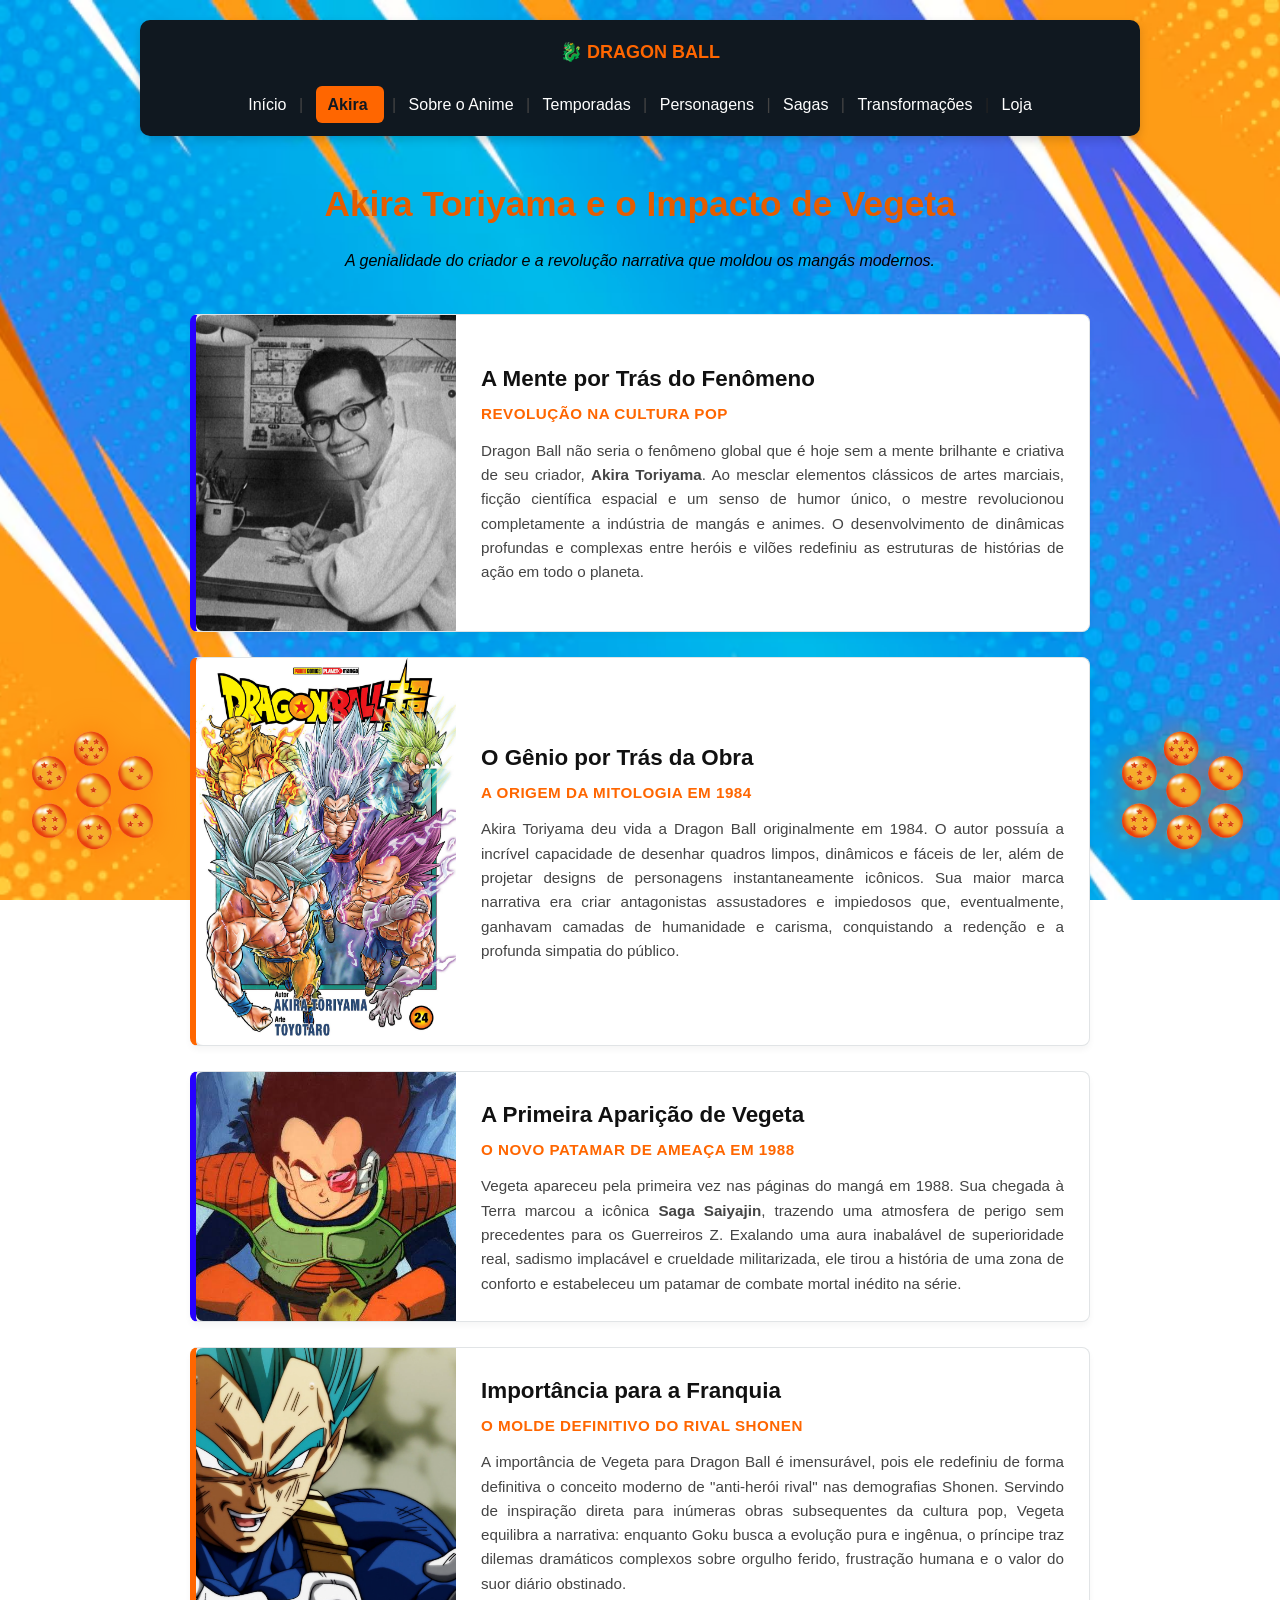
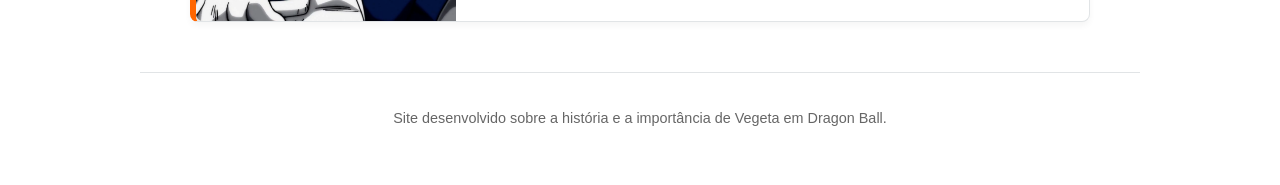
==== commit d1080ba0: "Atualiza CSS e corrige paginas" ====
--- a/akira.html
+++ b/akira.html
@@ -1,4 +1,3 @@
-
 <!DOCTYPE html>
 <html lang="pt-br">
 <head>
@@ -35,8 +34,7 @@
     
         <span style="color: #444;">|</span>
     
-        <a href="akira.html" style="margin: 0 8px; text-decoration: none; color: white; font-weight: bold;">
-            Akira
+        <a href="akira.html" style="margin: 0 8px; text-decoration: none; color: #101820; font-weight: bold; background-color: #ff6600; padding: 10px 12px; border-radius: 6px;">            Akira
         </a>
     
         <span style="color: #444;">|</span>
